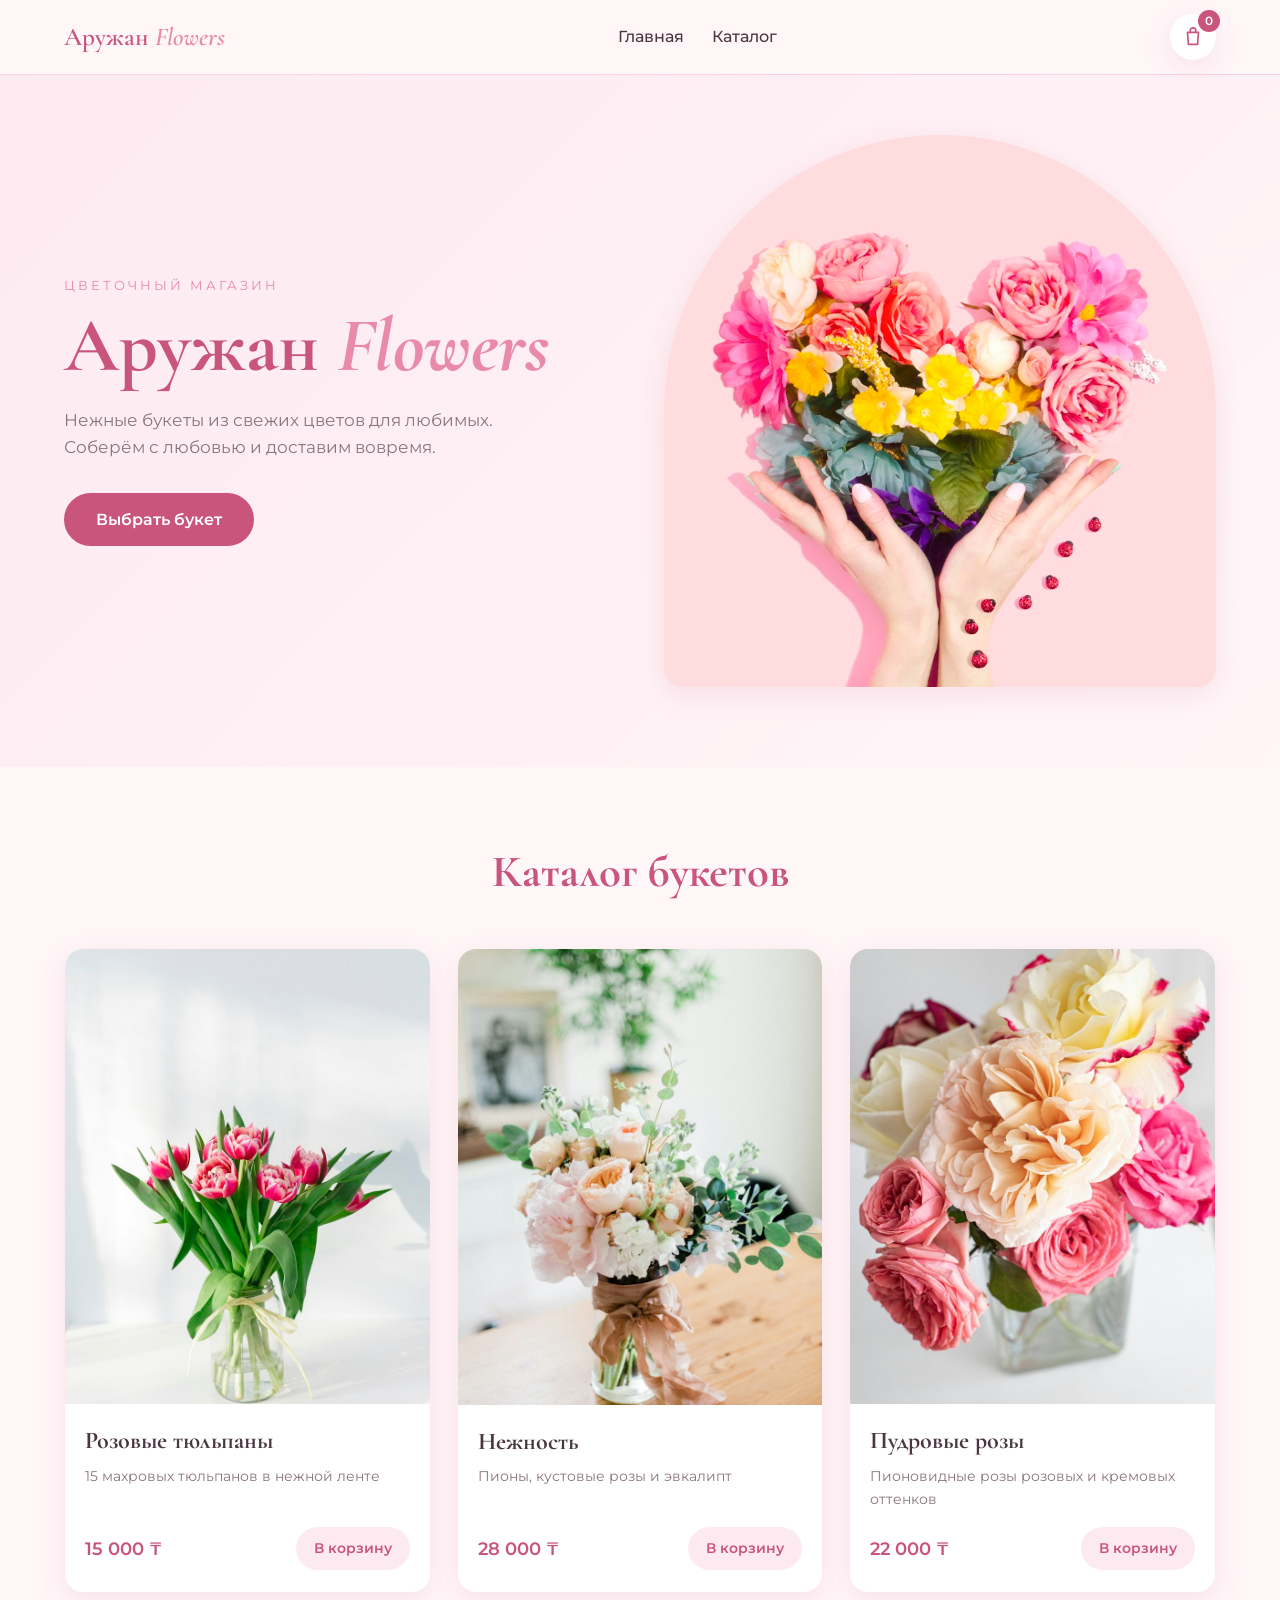
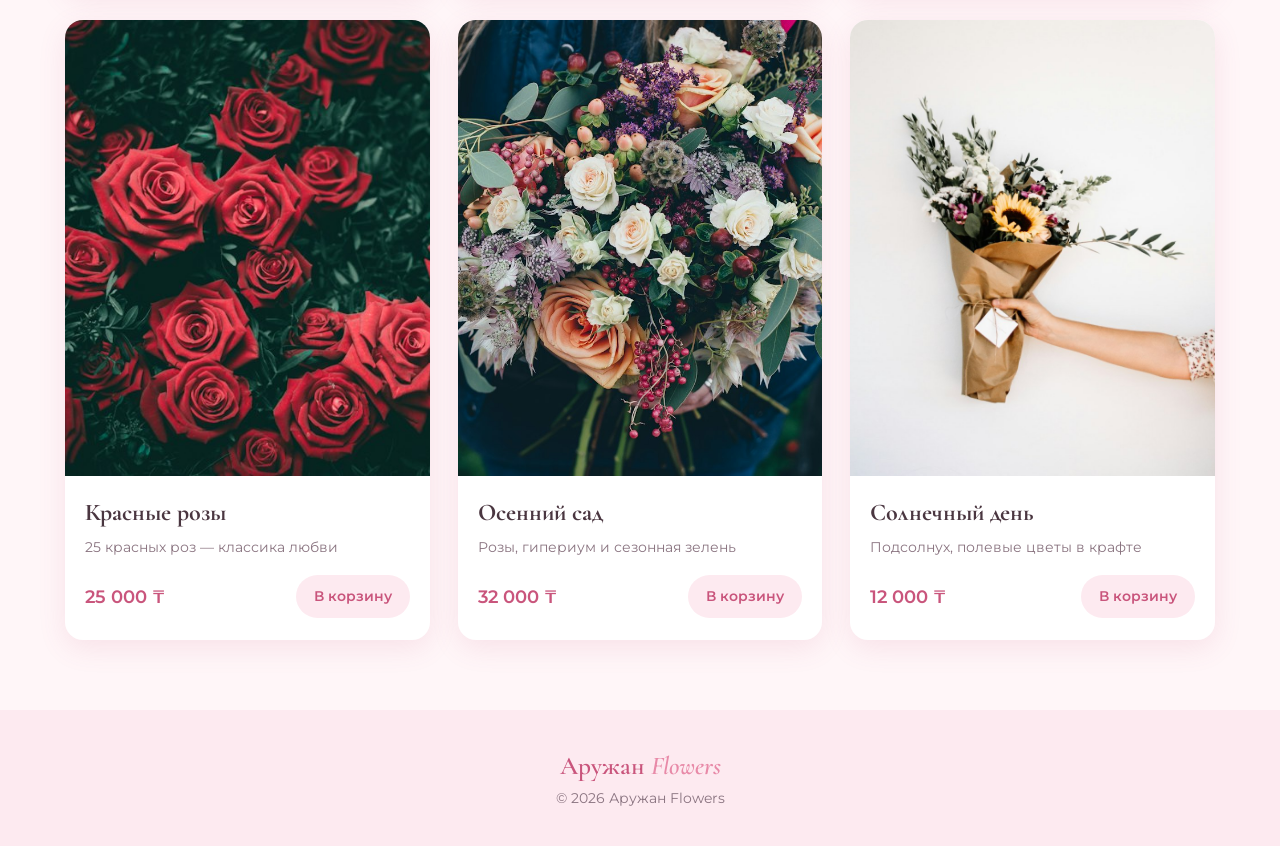
==== index.html @ ce6ef500 "Add files via upload" ====
<!DOCTYPE html>
<html lang="ru">
<head>
  <meta charset="UTF-8">
  <meta name="viewport" content="width=device-width, initial-scale=1.0">
  <title>Аружан Flowers — доставка цветов</title>
  <meta name="description" content="Аружан Flowers — красивые букеты с доставкой. Закажите в WhatsApp.">
  <link rel="preconnect" href="https://fonts.googleapis.com">
  <link rel="preconnect" href="https://fonts.gstatic.com" crossorigin>
  <link href="https://fonts.googleapis.com/css2?family=Cormorant+Garamond:wght@500;600&family=Montserrat:wght@400;500;600&display=swap" rel="stylesheet">
  <link rel="stylesheet" href="style.css">
</head>
<body>

  <header class="header">
    <a href="#home" class="logo">Аружан <span>Flowers</span></a>
    <nav class="nav">
      <a href="#home">Главная</a>
      <a href="#catalog">Каталог</a>
    </nav>
    <button class="cart-btn" id="cartOpen" aria-label="Открыть корзину">
      <svg width="22" height="22" viewBox="0 0 24 24" fill="none" stroke="currentColor" stroke-width="1.8" stroke-linecap="round" stroke-linejoin="round"><path d="M6 7h12l-1 13H7L6 7z"/><path d="M9 7V5a3 3 0 0 1 6 0v2"/></svg>
      <span class="cart-count" id="cartCount">0</span>
    </button>
  </header>

  <main>
    <!-- Главная -->
    <section class="hero" id="home">
      <div class="hero-text">
        <p class="hero-sub">Цветочный магазин</p>
        <h1>Аружан <span>Flowers</span></h1>
        <p class="hero-desc">Нежные букеты из свежих цветов для любимых. Соберём с любовью и доставим вовремя.</p>
        <a href="#catalog" class="btn">Выбрать букет</a>
      </div>
      <div class="hero-img">
        <img src="images/hero.jpg" alt="Букет цветов в форме сердца">
      </div>
    </section>

    <!-- Каталог -->
    <section class="catalog" id="catalog">
      <h2>Каталог букетов</h2>
      <div class="grid" id="products"></div>
    </section>
  </main>

  <footer class="footer">
    <p class="logo">Аружан <span>Flowers</span></p>
    <p>© 2026 Аружан Flowers</p>
  </footer>

  <!-- Корзина -->
  <div class="overlay" id="overlay"></div>
  <aside class="cart" id="cart" aria-label="Корзина">
    <div class="cart-head">
      <h3>Корзина</h3>
      <button class="cart-close" id="cartClose" aria-label="Закрыть">&times;</button>
    </div>
    <div class="cart-items" id="cartItems"></div>
    <div class="cart-foot">
      <div class="cart-total">
        <span>Итого:</span>
        <strong id="cartTotal">0 ₸</strong>
      </div>
      <button class="btn btn-wa" id="orderBtn">
        <svg width="20" height="20" viewBox="0 0 24 24" fill="currentColor"><path d="M17.5 14.4c-.3-.1-1.8-.9-2-1-.3-.1-.5-.1-.7.1-.2.3-.8 1-.9 1.2-.2.2-.3.2-.6.1-.3-.1-1.3-.5-2.4-1.5-.9-.8-1.5-1.8-1.7-2.1-.2-.3 0-.5.1-.6l.4-.5c.1-.2.2-.3.3-.5.1-.2 0-.4 0-.5l-.9-2.2c-.2-.6-.5-.5-.7-.5h-.6c-.2 0-.5.1-.8.4-.3.3-1 1-1 2.5s1.1 2.9 1.2 3.1c.1.2 2.1 3.2 5.1 4.5.7.3 1.3.5 1.7.6.7.2 1.4.2 1.9.1.6-.1 1.8-.7 2-1.4.2-.7.2-1.3.2-1.4-.1-.2-.3-.3-.6-.4zM12 21.8c-1.8 0-3.5-.5-5-1.4l-.4-.2-3.7 1 1-3.6-.2-.4C2.7 15.6 2.2 13.8 2.2 12 2.2 6.6 6.6 2.2 12 2.2c2.6 0 5.1 1 6.9 2.9 1.8 1.8 2.9 4.3 2.9 6.9 0 5.4-4.4 9.8-9.8 9.8zM20.5 3.5C18.2 1.2 15.2 0 12 0 5.4 0 0 5.4 0 12c0 2.1.6 4.2 1.6 6L0 24l6.2-1.6c1.8 1 3.8 1.5 5.8 1.5 6.6 0 12-5.4 12-12 0-3.2-1.2-6.2-3.5-8.4z"/></svg>
        Заказать в WhatsApp
      </button>
    </div>
  </aside>

  <script src="script.js"></script>
</body>
</html>
---- style.css ----
:root {
  --pink-50: #fff6f8;
  --pink-100: #fdeaf0;
  --pink-200: #f9d3df;
  --pink-400: #e88aa8;
  --pink-600: #c9557c;
  --text: #4a3640;
  --muted: #8a7480;
  --white: #ffffff;
  --wa: #25d366;
  --radius: 18px;
  --shadow: 0 8px 28px rgba(201, 85, 124, 0.12);
}

* { box-sizing: border-box; margin: 0; padding: 0; }

html { scroll-behavior: smooth; }

body {
  font-family: "Montserrat", sans-serif;
  color: var(--text);
  background: var(--pink-50);
  line-height: 1.6;
}

img { display: block; max-width: 100%; }
a { color: inherit; text-decoration: none; }
button { font: inherit; cursor: pointer; border: none; background: none; color: inherit; }

/* Шапка */
.header {
  position: sticky;
  top: 0;
  z-index: 10;
  display: flex;
  align-items: center;
  justify-content: space-between;
  gap: 16px;
  padding: 14px 5%;
  background: rgba(255, 246, 248, 0.92);
  backdrop-filter: blur(8px);
  border-bottom: 1px solid var(--pink-200);
}

.logo {
  font-family: "Cormorant Garamond", serif;
  font-size: 1.6rem;
  font-weight: 600;
  color: var(--pink-600);
  white-space: nowrap;
}
.logo span { font-style: italic; color: var(--pink-400); }

.nav { display: flex; gap: 28px; font-weight: 500; }
.nav a:hover { color: var(--pink-600); }

.cart-btn {
  position: relative;
  width: 46px;
  height: 46px;
  border-radius: 50%;
  display: grid;
  place-items: center;
  background: var(--white);
  color: var(--pink-600);
  box-shadow: var(--shadow);
}
.cart-count {
  position: absolute;
  top: -4px;
  right: -4px;
  min-width: 22px;
  height: 22px;
  padding: 0 6px;
  border-radius: 11px;
  background: var(--pink-600);
  color: var(--white);
  font-size: 0.75rem;
  font-weight: 600;
  display: grid;
  place-items: center;
}

/* Кнопки */
.btn {
  display: inline-flex;
  align-items: center;
  justify-content: center;
  gap: 8px;
  padding: 14px 32px;
  border-radius: 40px;
  background: var(--pink-600);
  color: var(--white);
  font-weight: 600;
  transition: transform 0.2s, background 0.2s;
}
.btn:hover { background: #b4456b; transform: translateY(-2px); }

/* Главная */
.hero {
  display: grid;
  grid-template-columns: 1fr 1fr;
  align-items: center;
  gap: 48px;
  padding: 60px 5% 80px;
  background: linear-gradient(135deg, var(--pink-100), var(--pink-50));
}
.hero-sub {
  text-transform: uppercase;
  letter-spacing: 3px;
  font-size: 0.8rem;
  color: var(--pink-400);
  margin-bottom: 10px;
}
.hero h1 {
  font-family: "Cormorant Garamond", serif;
  font-size: clamp(2.8rem, 6vw, 4.8rem);
  line-height: 1.05;
  color: var(--pink-600);
  margin-bottom: 20px;
}
.hero h1 span { font-style: italic; color: var(--pink-400); }
.hero-desc { color: var(--muted); max-width: 440px; margin-bottom: 32px; font-size: 1.05rem; }
.hero-img img {
  width: 100%;
  aspect-ratio: 1;
  object-fit: cover;
  border-radius: 50% 50% var(--radius) var(--radius);
  box-shadow: var(--shadow);
}

/* Каталог */
.catalog { padding: 70px 5%; }
.catalog h2 {
  font-family: "Cormorant Garamond", serif;
  font-size: clamp(2rem, 4vw, 2.8rem);
  text-align: center;
  color: var(--pink-600);
  margin-bottom: 40px;
}
.grid {
  display: grid;
  grid-template-columns: repeat(3, 1fr);
  gap: 28px;
  max-width: 1150px;
  margin: 0 auto;
}
.card {
  background: var(--white);
  border-radius: var(--radius);
  overflow: hidden;
  box-shadow: var(--shadow);
  display: flex;
  flex-direction: column;
  transition: transform 0.25s;
}
.card:hover { transform: translateY(-4px); }
.card img { width: 100%; aspect-ratio: 4 / 5; object-fit: cover; }
.card-body { padding: 18px 20px 22px; display: flex; flex-direction: column; flex: 1; }
.card h3 { font-family: "Cormorant Garamond", serif; font-size: 1.5rem; margin-bottom: 4px; }
.card p { color: var(--muted); font-size: 0.9rem; margin-bottom: 16px; flex: 1; }
.card-bottom { display: flex; align-items: center; justify-content: space-between; gap: 10px; }
.price { font-weight: 600; font-size: 1.15rem; color: var(--pink-600); white-space: nowrap; }
.add-btn {
  padding: 10px 18px;
  border-radius: 30px;
  background: var(--pink-100);
  color: var(--pink-600);
  font-weight: 600;
  font-size: 0.9rem;
  transition: background 0.2s, color 0.2s;
}
.add-btn:hover, .add-btn.added { background: var(--pink-600); color: var(--white); }

/* Подвал */
.footer {
  text-align: center;
  padding: 36px 5%;
  background: var(--pink-100);
  color: var(--muted);
  font-size: 0.9rem;
}

/* Корзина */
.overlay {
  position: fixed;
  inset: 0;
  background: rgba(74, 54, 64, 0.4);
  opacity: 0;
  visibility: hidden;
  transition: 0.3s;
  z-index: 20;
}
.cart {
  position: fixed;
  top: 0;
  right: 0;
  height: 100%;
  width: min(400px, 100%);
  background: var(--white);
  z-index: 30;
  display: flex;
  flex-direction: column;
  transform: translateX(100%);
  transition: transform 0.3s ease;
}
body.cart-open .overlay { opacity: 1; visibility: visible; }
body.cart-open .cart { transform: translateX(0); }
body.cart-open { overflow: hidden; }

.cart-head {
  display: flex;
  justify-content: space-between;
  align-items: center;
  padding: 20px;
  border-bottom: 1px solid var(--pink-100);
}
.cart-head h3 { font-family: "Cormorant Garamond", serif; font-size: 1.8rem; color: var(--pink-600); }
.cart-close { font-size: 2rem; line-height: 1; color: var(--muted); width: 40px; height: 40px; }

.cart-items { flex: 1; overflow-y: auto; padding: 10px 20px; }
.cart-empty { text-align: center; color: var(--muted); padding: 50px 0; }
.cart-item {
  display: grid;
  grid-template-columns: 64px 1fr auto;
  gap: 12px;
  align-items: center;
  padding: 14px 0;
  border-bottom: 1px solid var(--pink-100);
}
.cart-item img { width: 64px; height: 64px; object-fit: cover; border-radius: 12px; }
.cart-item h4 { font-size: 0.95rem; font-weight: 600; }
.cart-item .item-price { color: var(--pink-600); font-size: 0.9rem; }
.qty { display: flex; align-items: center; gap: 8px; margin-top: 6px; }
.qty button {
  width: 28px;
  height: 28px;
  border-radius: 50%;
  background: var(--pink-100);
  color: var(--pink-600);
  font-weight: 600;
}
.remove { color: var(--muted); font-size: 1.4rem; width: 32px; height: 32px; }
.remove:hover { color: var(--pink-600); }

.cart-foot { padding: 20px; border-top: 1px solid var(--pink-100); }
.cart-total { display: flex; justify-content: space-between; font-size: 1.1rem; margin-bottom: 16px; }
.cart-total strong { color: var(--pink-600); }
.btn-wa { width: 100%; background: var(--wa); }
.btn-wa:hover { background: #1ebe5a; }
.btn-wa:disabled { opacity: 0.5; cursor: not-allowed; transform: none; }

/* Планшет */
@media (max-width: 900px) {
  .grid { grid-template-columns: repeat(2, 1fr); gap: 20px; }
  .hero { gap: 32px; }
}

/* Телефон */
@media (max-width: 640px) {
  .header { padding: 12px 16px; }
  .nav { display: none; }
  .logo { font-size: 1.4rem; }

  .hero {
    grid-template-columns: 1fr;
    text-align: center;
    padding: 32px 16px 50px;
  }
  .hero-img { order: -1; max-width: 320px; margin: 0 auto; }
  .hero-desc { margin-left: auto; margin-right: auto; }

  .catalog { padding: 50px 16px; }
  .catalog h2 { margin-bottom: 28px; }
  .grid { grid-template-columns: 1fr; gap: 22px; }
  .card img { aspect-ratio: 1; }
}
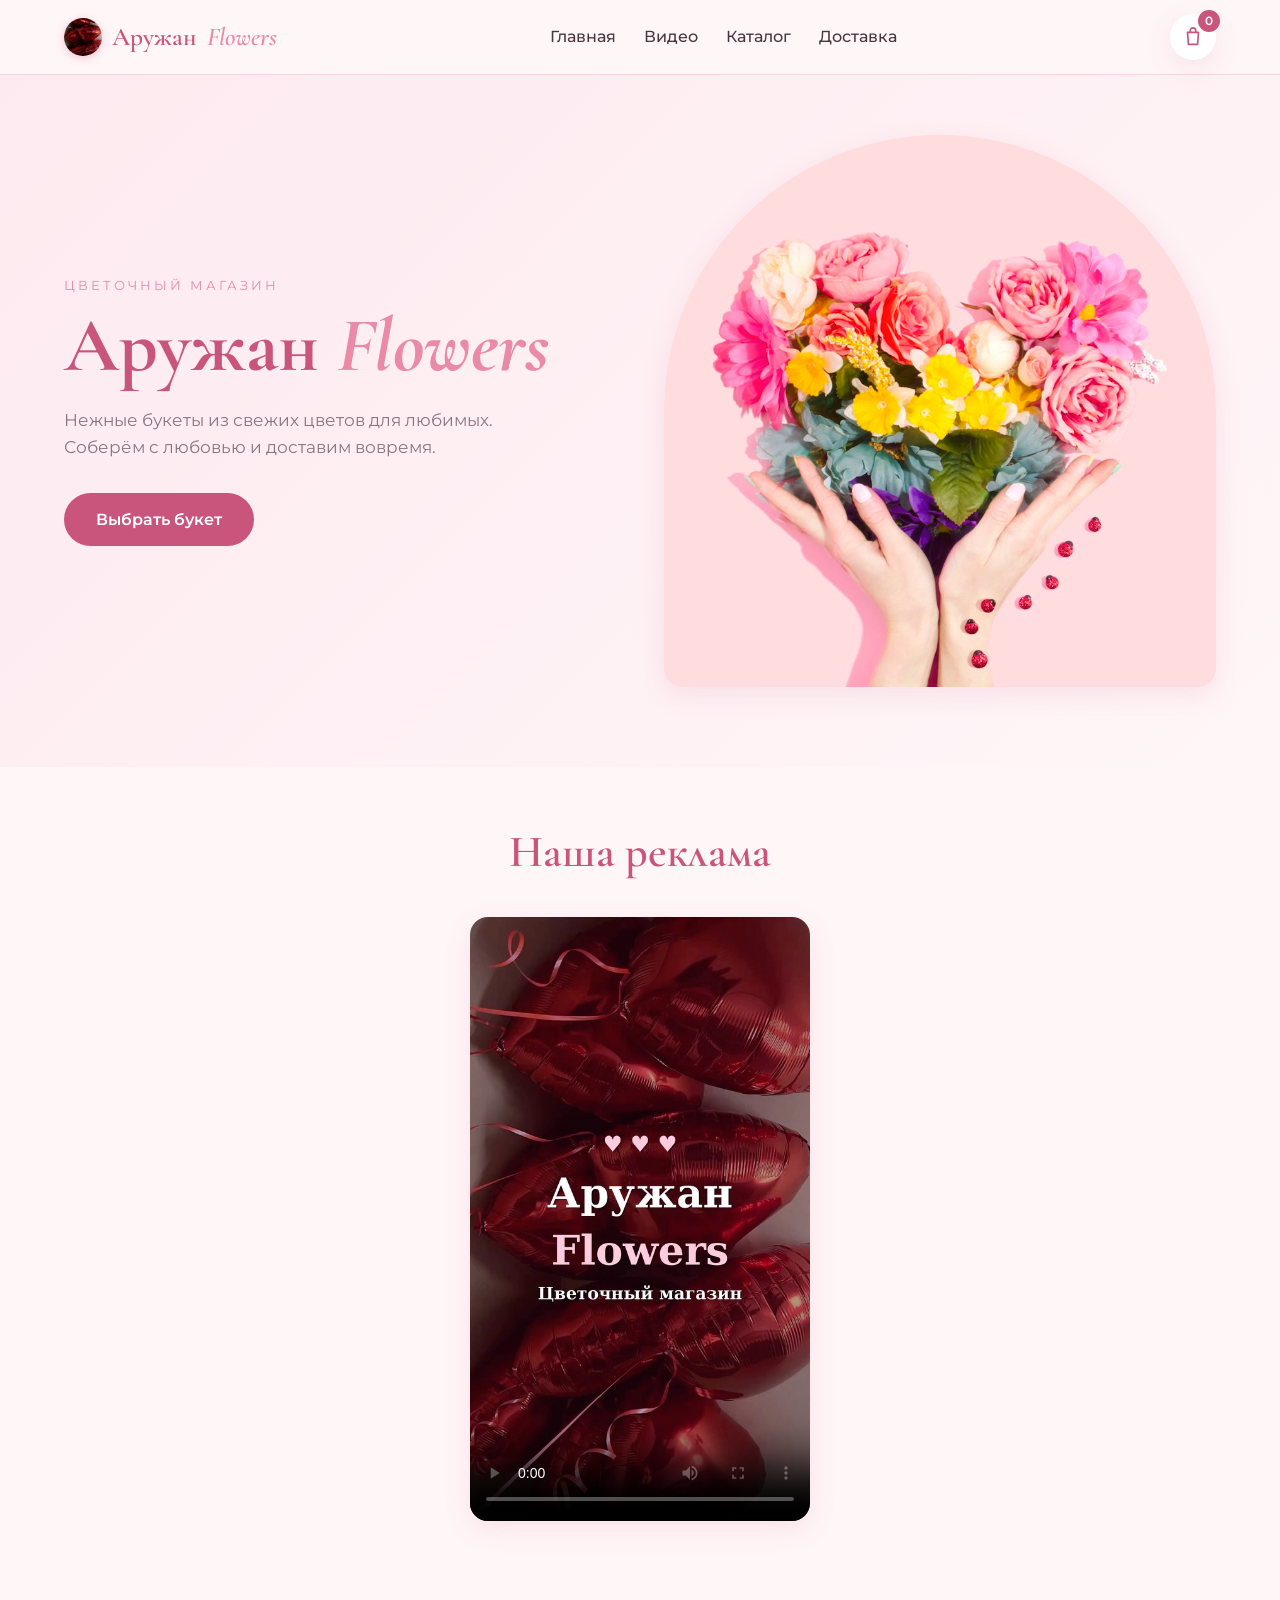
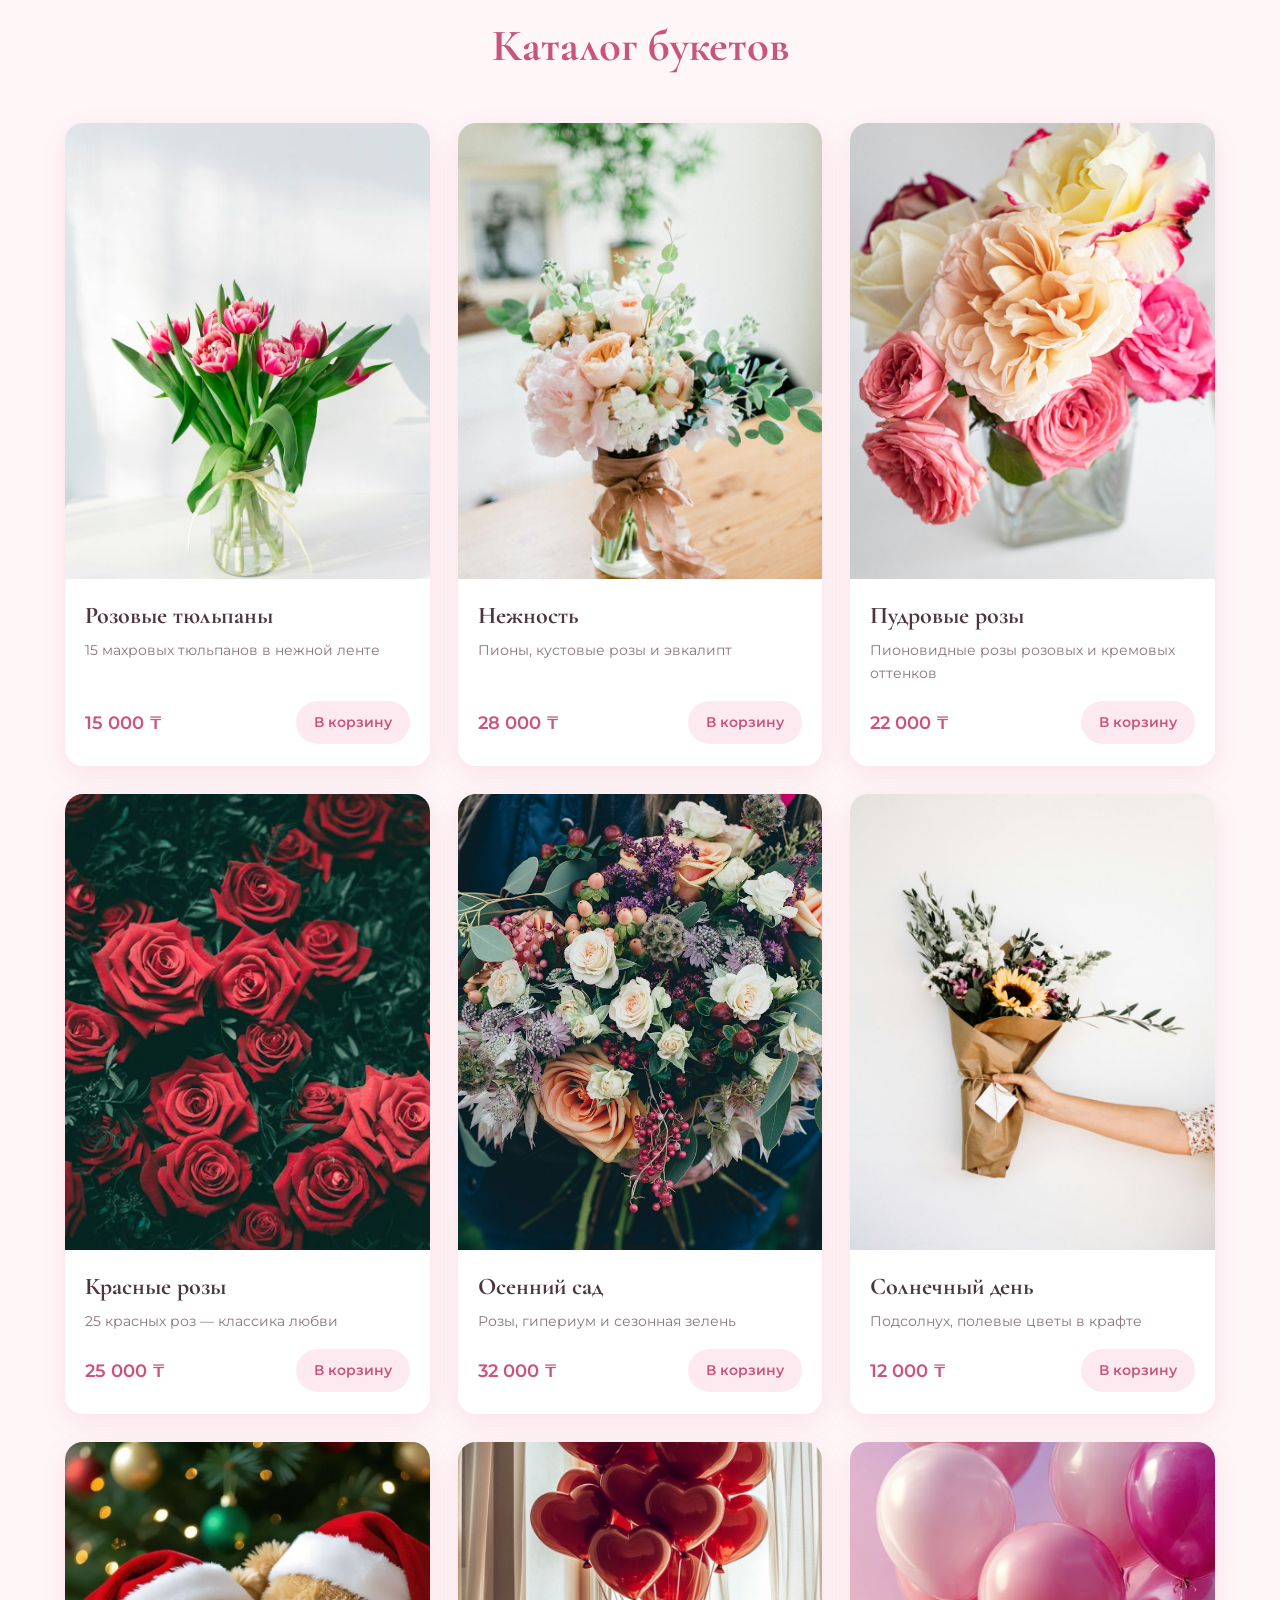
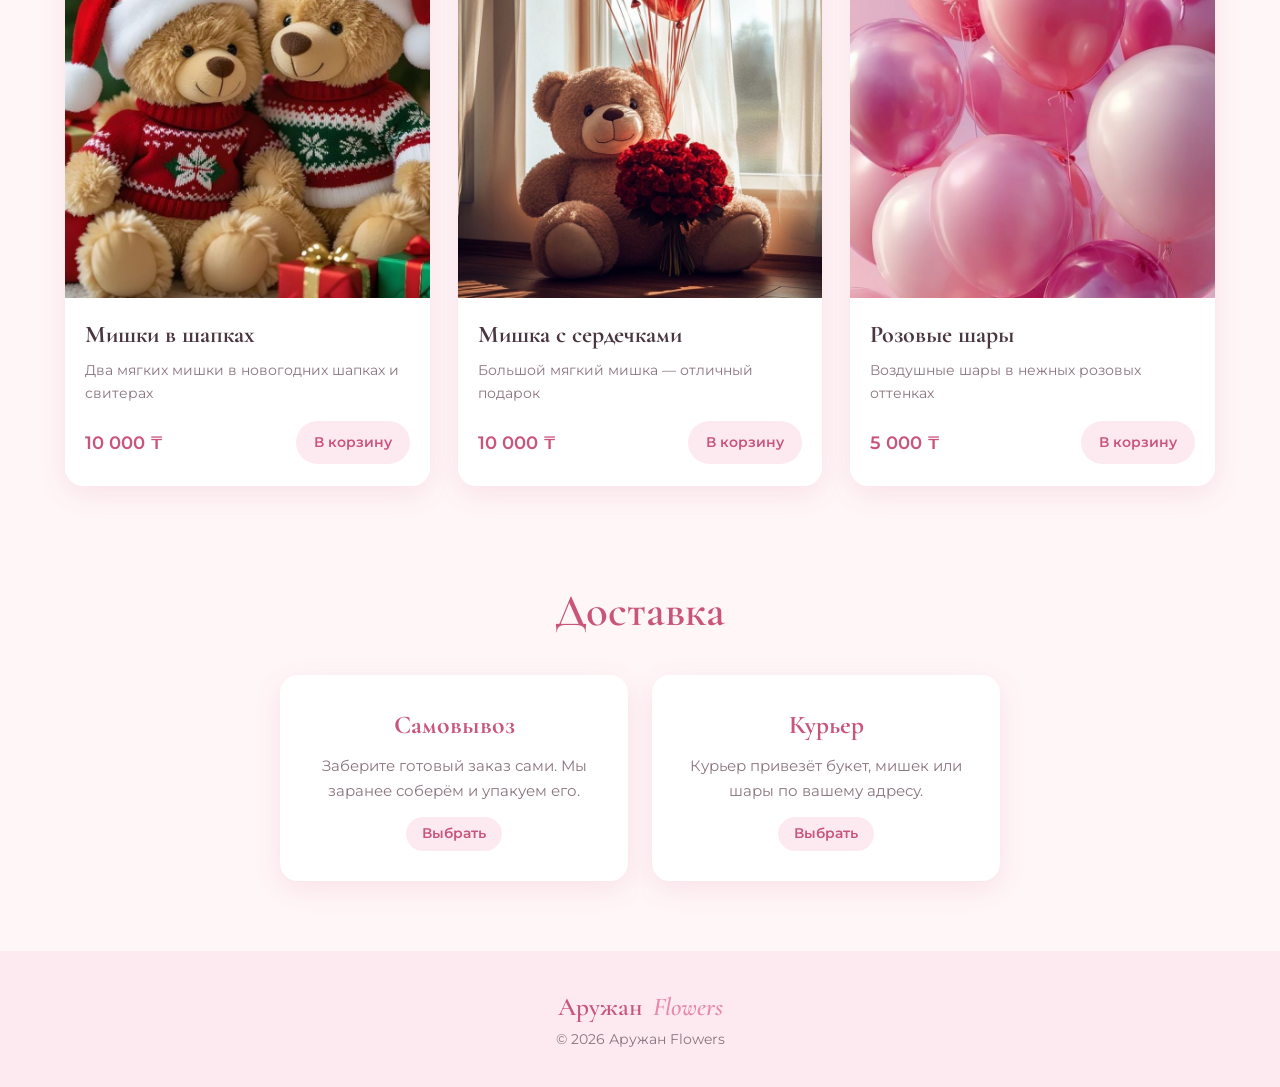
==== commit d07df31f: "Add files via upload" ====
--- a/index.html
+++ b/index.html
@@ -5,6 +5,12 @@
   <meta name="viewport" content="width=device-width, initial-scale=1.0">
   <title>Аружан Flowers — доставка цветов</title>
   <meta name="description" content="Аружан Flowers — красивые букеты с доставкой. Закажите в WhatsApp.">
+  <link rel="icon" type="image/png" href="favicon.png">
+  <link rel="apple-touch-icon" href="apple-touch-icon.png">
+  <meta property="og:title" content="Аружан Flowers — доставка цветов">
+  <meta property="og:description" content="Букеты, мишки и шары. Самовывоз и курьер.">
+  <meta property="og:image" content="images/og.jpg">
+  <meta property="og:type" content="website">
   <link rel="preconnect" href="https://fonts.googleapis.com">
   <link rel="preconnect" href="https://fonts.gstatic.com" crossorigin>
   <link href="https://fonts.googleapis.com/css2?family=Cormorant+Garamond:wght@500;600&family=Montserrat:wght@400;500;600&display=swap" rel="stylesheet">
@@ -13,10 +19,12 @@
 <body>
 
   <header class="header">
-    <a href="#home" class="logo">Аружан <span>Flowers</span></a>
+    <a href="#home" class="logo"><img class="logo-ava" src="images/ava.jpg" alt="">Аружан <span>Flowers</span></a>
     <nav class="nav">
       <a href="#home">Главная</a>
+      <a href="#video">Видео</a>
       <a href="#catalog">Каталог</a>
+      <a href="#delivery">Доставка</a>
     </nav>
     <button class="cart-btn" id="cartOpen" aria-label="Открыть корзину">
       <svg width="22" height="22" viewBox="0 0 24 24" fill="none" stroke="currentColor" stroke-width="1.8" stroke-linecap="round" stroke-linejoin="round"><path d="M6 7h12l-1 13H7L6 7z"/><path d="M9 7V5a3 3 0 0 1 6 0v2"/></svg>
@@ -38,10 +46,46 @@
       </div>
     </section>
 
+    <!-- Видео -->
+    <section class="promo" id="video">
+      <h2>Наша реклама</h2>
+      <div class="promo-video">
+        <video controls playsinline preload="metadata" poster="images/reklama-poster.jpg">
+          <source src="reklama.mp4" type="video/mp4">
+          Ваш браузер не поддерживает видео.
+        </video>
+      </div>
+    </section>
+
     <!-- Каталог -->
     <section class="catalog" id="catalog">
       <h2>Каталог букетов</h2>
       <div class="grid" id="products"></div>
+    </section>
+
+    <!-- Доставка -->
+    <section class="delivery" id="delivery">
+      <h2>Доставка</h2>
+      <div class="delivery-grid">
+        <button type="button" class="delivery-card" data-delivery="pickup" aria-pressed="false">
+          <h3>Самовывоз</h3>
+          <p>Заберите готовый заказ сами. Мы заранее соберём и упакуем его.</p>
+          <span class="delivery-mark">Выбрать</span>
+        </button>
+        <button type="button" class="delivery-card" data-delivery="courier" aria-pressed="false">
+          <h3>Курьер</h3>
+          <p>Курьер привезёт букет, мишек или шары по вашему адресу.</p>
+          <span class="delivery-mark">Выбрать</span>
+        </button>
+      </div>
+      <div class="delivery-confirm" id="deliveryConfirm" hidden>
+        <p class="delivery-confirm-text" id="deliveryConfirmText"></p>
+        <p class="delivery-confirm-sub" id="deliveryConfirmSub"></p>
+        <label class="delivery-address" id="deliveryAddressWrap" hidden>
+          <span>Укажите свой адрес доставки</span>
+          <input type="text" id="addressInput2" placeholder="Город, улица, дом, квартира">
+        </label>
+      </div>
     </section>
   </main>
 
@@ -59,6 +103,15 @@
     </div>
     <div class="cart-items" id="cartItems"></div>
     <div class="cart-foot">
+      <div class="cart-delivery">
+        <p class="cart-delivery-title">Как получить заказ?</p>
+        <div class="cart-delivery-btns">
+          <button type="button" data-delivery="pickup" aria-pressed="false">Самовывоз</button>
+          <button type="button" data-delivery="courier" aria-pressed="false">Курьер</button>
+        </div>
+        <input type="text" id="addressInput" class="cart-address" placeholder="Адрес доставки" hidden>
+        <p class="cart-delivery-hint" id="deliveryHint" hidden></p>
+      </div>
       <div class="cart-total">
         <span>Итого:</span>
         <strong id="cartTotal">0 ₸</strong>
--- a/style.css
+++ b/style.css
@@ -275,3 +275,102 @@
   .grid { grid-template-columns: 1fr; gap: 22px; }
   .card img { aspect-ratio: 1; }
 }
+
+
+/* Видео-реклама */
+.promo { padding: 50px 5% 20px; text-align: center; }
+.promo h2 {
+  font-family: "Cormorant Garamond", serif;
+  font-weight: 600;
+  font-size: clamp(2rem, 4vw, 2.8rem);
+  color: var(--pink-600);
+  margin-bottom: 28px;
+}
+.promo-video {
+  max-width: 340px;
+  margin: 0 auto;
+  border-radius: var(--radius);
+  overflow: hidden;
+  box-shadow: var(--shadow);
+  background: var(--pink-100);
+}
+.promo-video video { display: block; width: 100%; height: auto; }
+
+/* Доставка */
+.delivery { padding: 20px 5% 70px; text-align: center; }
+.delivery h2 {
+  font-family: "Cormorant Garamond", serif;
+  font-weight: 600;
+  font-size: clamp(2rem, 4vw, 2.8rem);
+  color: var(--pink-600);
+  margin-bottom: 28px;
+}
+.delivery-grid {
+  display: grid;
+  grid-template-columns: repeat(2, 1fr);
+  gap: 24px;
+  max-width: 720px;
+  margin: 0 auto;
+}
+.delivery-card {
+  background: var(--white);
+  border-radius: var(--radius);
+  box-shadow: var(--shadow);
+  padding: 28px 24px;
+}
+.delivery-card h3 { font-family: "Cormorant Garamond", serif; font-size: 1.6rem; color: var(--pink-600); margin-bottom: 8px; }
+.delivery-card p { color: var(--muted); font-size: 0.95rem; }
+@media (max-width: 600px) {
+  .delivery-grid { grid-template-columns: 1fr; }
+}
+
+/* Аватар сайта */
+.logo { display: inline-flex; align-items: center; gap: 10px; }
+.logo-ava { width: 38px; height: 38px; border-radius: 50%; object-fit: cover; box-shadow: 0 2px 8px rgba(201, 85, 124, 0.3); }
+
+/* Выбор получения: кнопки */
+.delivery-card {
+  font: inherit; color: inherit; cursor: pointer; text-align: center;
+  border: 2px solid transparent;
+  transition: transform .15s ease, border-color .15s ease, background .15s ease;
+}
+.delivery-card:hover { transform: translateY(-3px); border-color: var(--pink-200); }
+.delivery-card:focus-visible { outline: 3px solid var(--pink-400); outline-offset: 2px; }
+.delivery-card.active { border-color: var(--pink-600); background: var(--pink-100); }
+.delivery-mark {
+  display: inline-block; margin-top: 14px; padding: 6px 16px;
+  border-radius: 999px; background: var(--pink-100); color: var(--pink-600);
+  font-size: .85rem; font-weight: 600;
+}
+.delivery-card.active .delivery-mark { background: var(--pink-600); color: var(--white); }
+
+.cart-delivery { margin-bottom: 14px; }
+.cart-delivery-title { font-weight: 600; font-size: .9rem; margin-bottom: 8px; }
+.cart-delivery-btns { display: grid; grid-template-columns: 1fr 1fr; gap: 8px; }
+.cart-delivery-btns button {
+  padding: 10px 8px; border-radius: 12px; border: 2px solid var(--pink-200);
+  background: var(--white); font-weight: 600; font-size: .9rem;
+}
+.cart-delivery-btns button.active { background: var(--pink-600); border-color: var(--pink-600); color: var(--white); }
+.cart-address {
+  width: 100%; margin-top: 10px; padding: 11px 12px; border-radius: 12px;
+  border: 2px solid var(--pink-200); font: inherit; font-size: .9rem; background: var(--white); color: var(--text);
+}
+.cart-address:focus { outline: none; border-color: var(--pink-600); }
+.cart-delivery-hint { margin-top: 8px; color: var(--pink-600); font-size: .85rem; font-weight: 600; }
+
+/* Подтверждение получения */
+.delivery-confirm {
+  max-width: 720px; margin: 24px auto 0; padding: 22px 24px;
+  background: var(--white); border: 2px solid var(--pink-600); border-radius: var(--radius);
+  box-shadow: var(--shadow); text-align: center;
+}
+.delivery-confirm-text { font-family: "Cormorant Garamond", serif; font-size: 1.7rem; font-weight: 600; color: var(--pink-600); }
+.delivery-confirm-sub { color: var(--muted); font-size: .95rem; margin-top: 4px; }
+.delivery-address { display: block; margin-top: 18px; text-align: left; }
+.delivery-address span { display: block; font-weight: 600; font-size: .95rem; margin-bottom: 8px; }
+.delivery-address input {
+  width: 100%; padding: 13px 14px; border-radius: 12px; border: 2px solid var(--pink-200);
+  font: inherit; font-size: 1rem; color: var(--text); background: var(--pink-50);
+}
+.delivery-address input:focus { outline: none; border-color: var(--pink-600); }
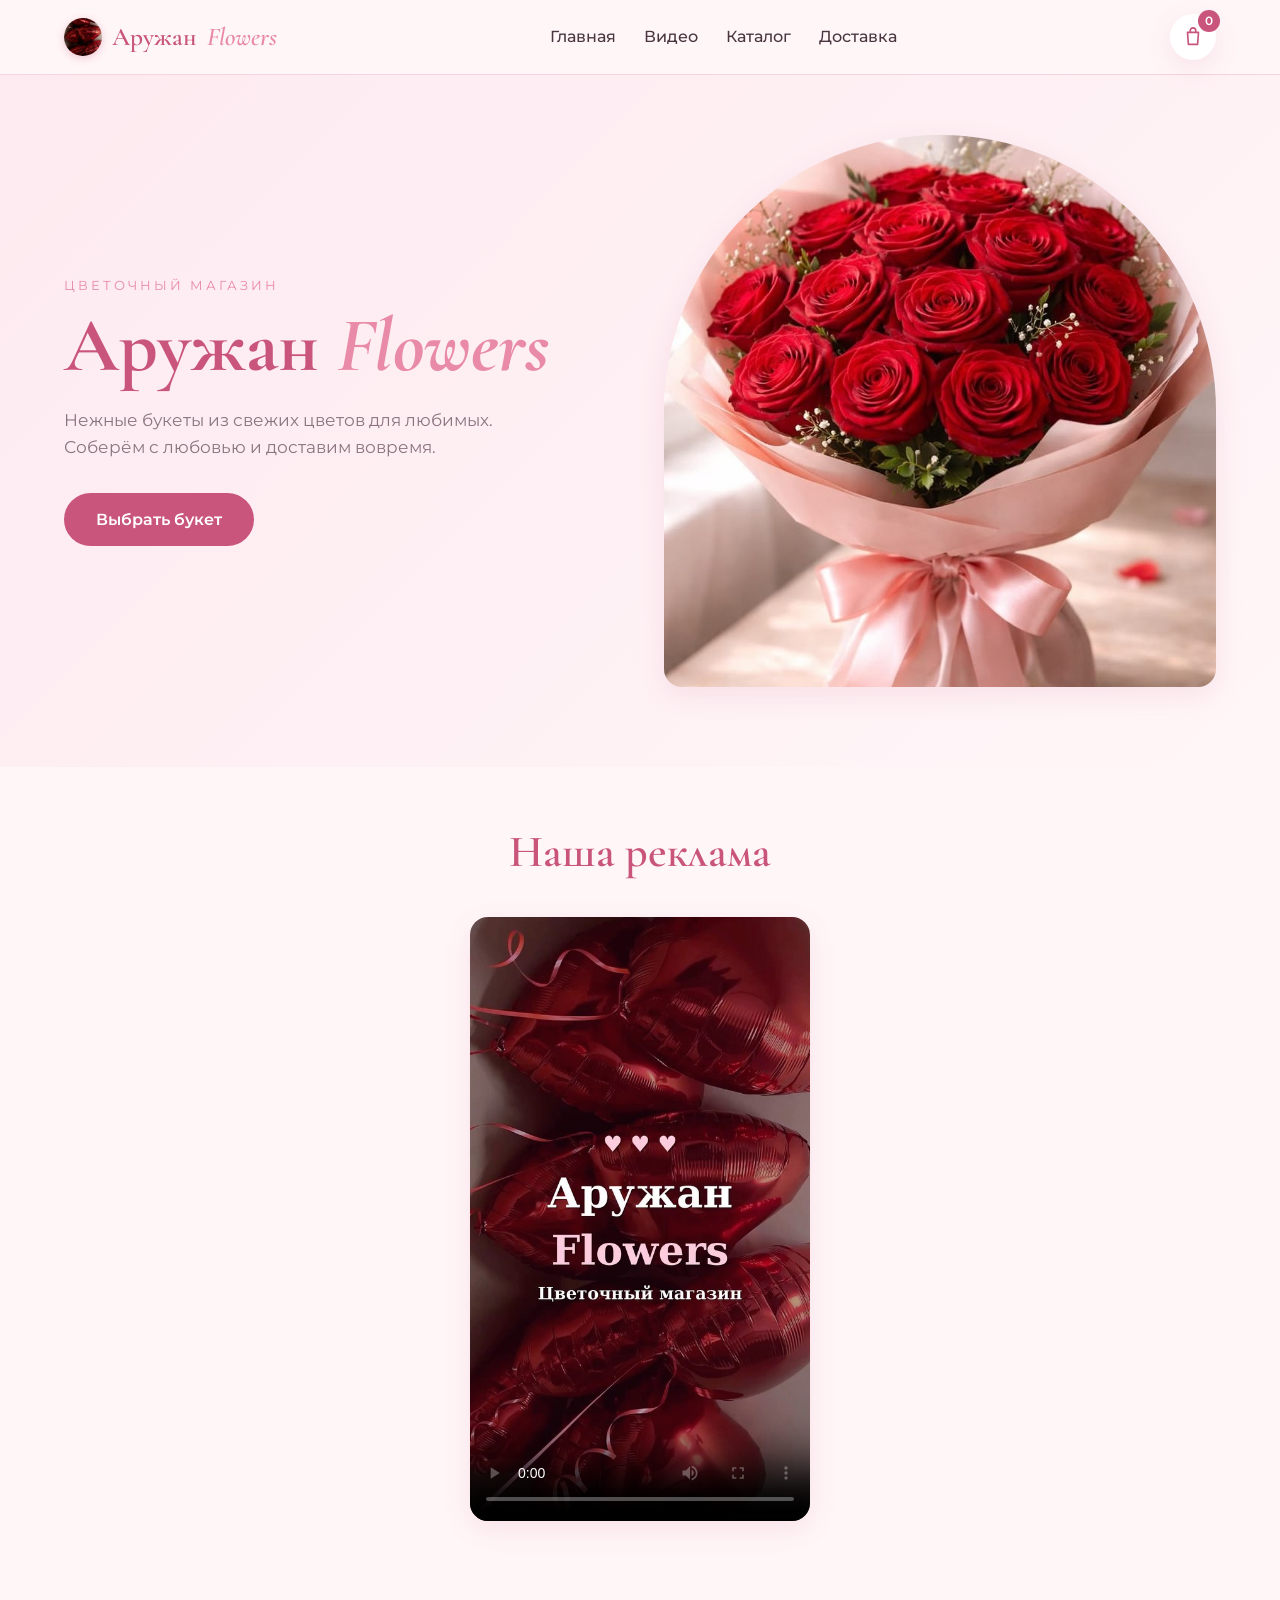
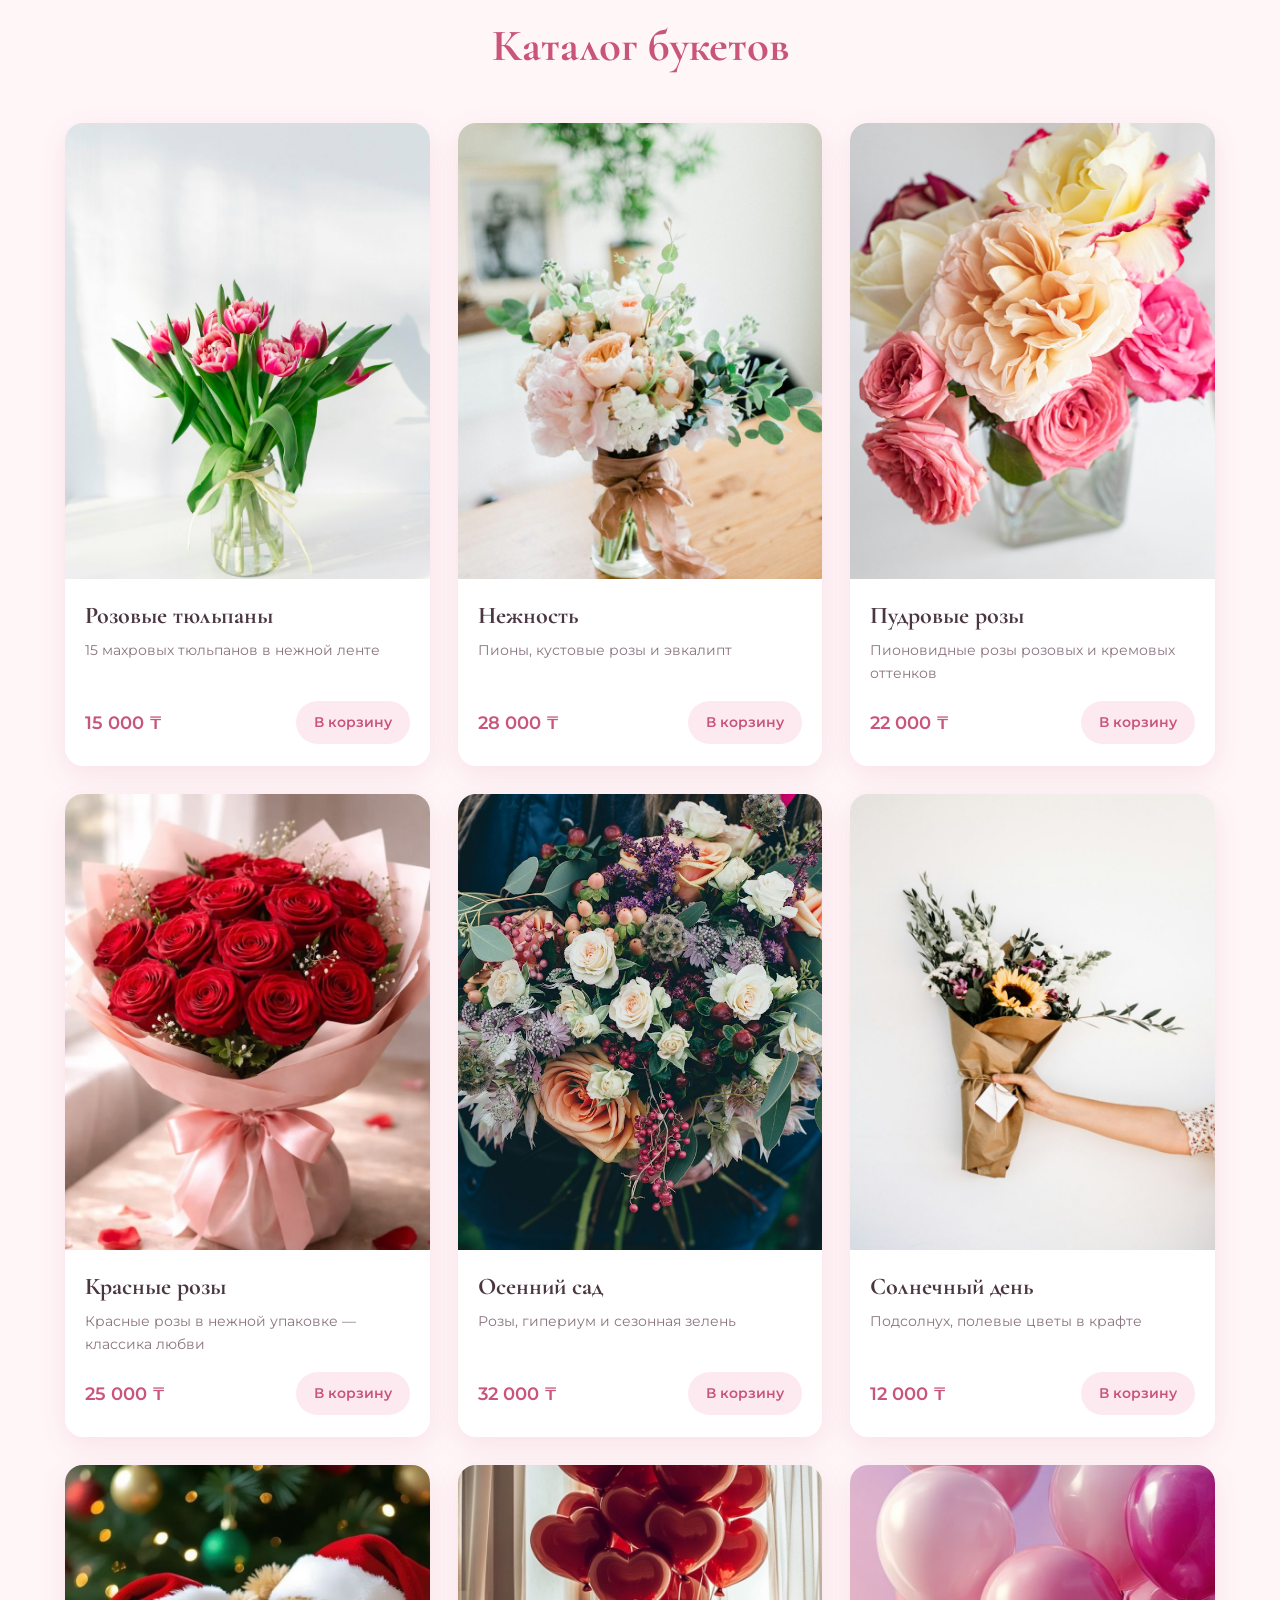
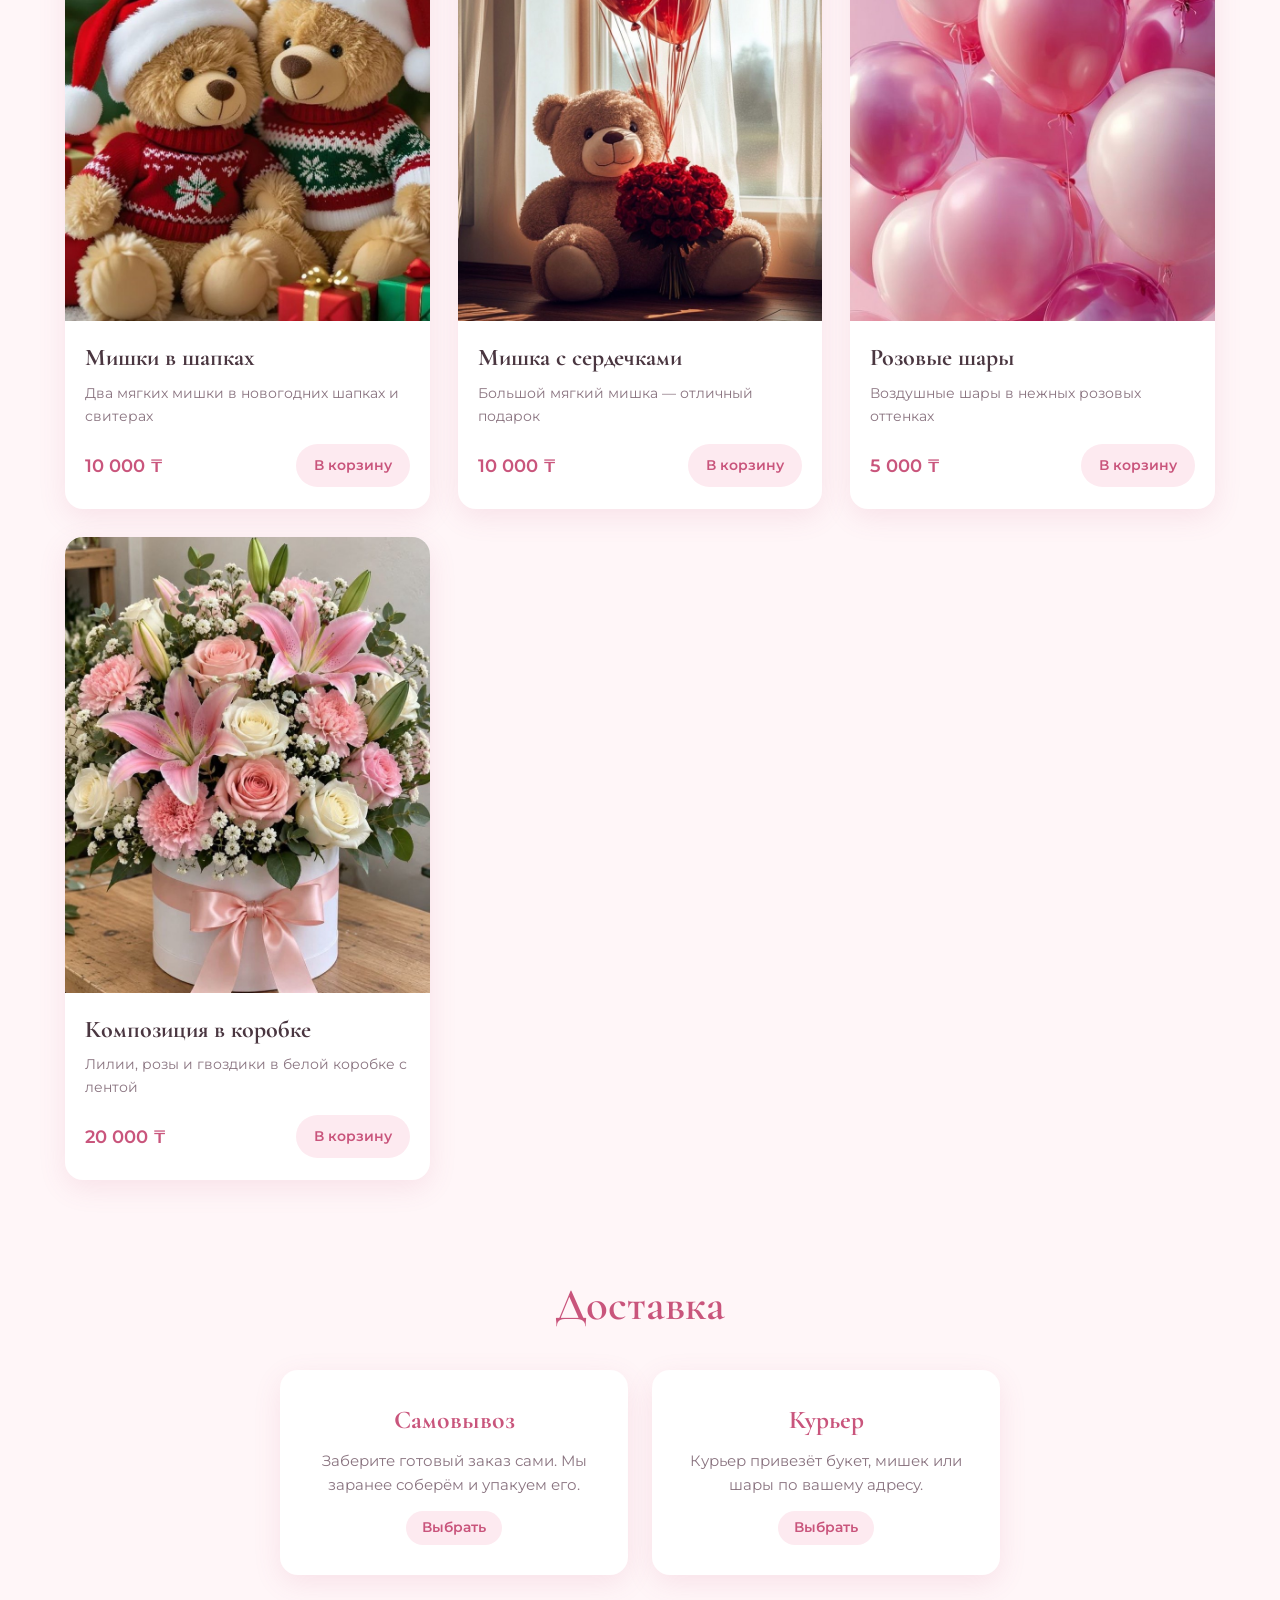
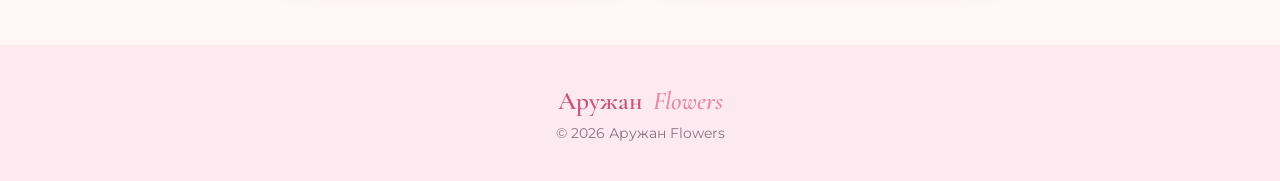
==== commit 2d39e6cf: "Add files via upload" ====
--- a/index.html
+++ b/index.html
@@ -42,7 +42,7 @@
         <a href="#catalog" class="btn">Выбрать букет</a>
       </div>
       <div class="hero-img">
-        <img src="images/hero.jpg" alt="Букет цветов в форме сердца">
+        <img src="images/hero-red.jpg" alt="Красный букет роз">
       </div>
     </section>
 
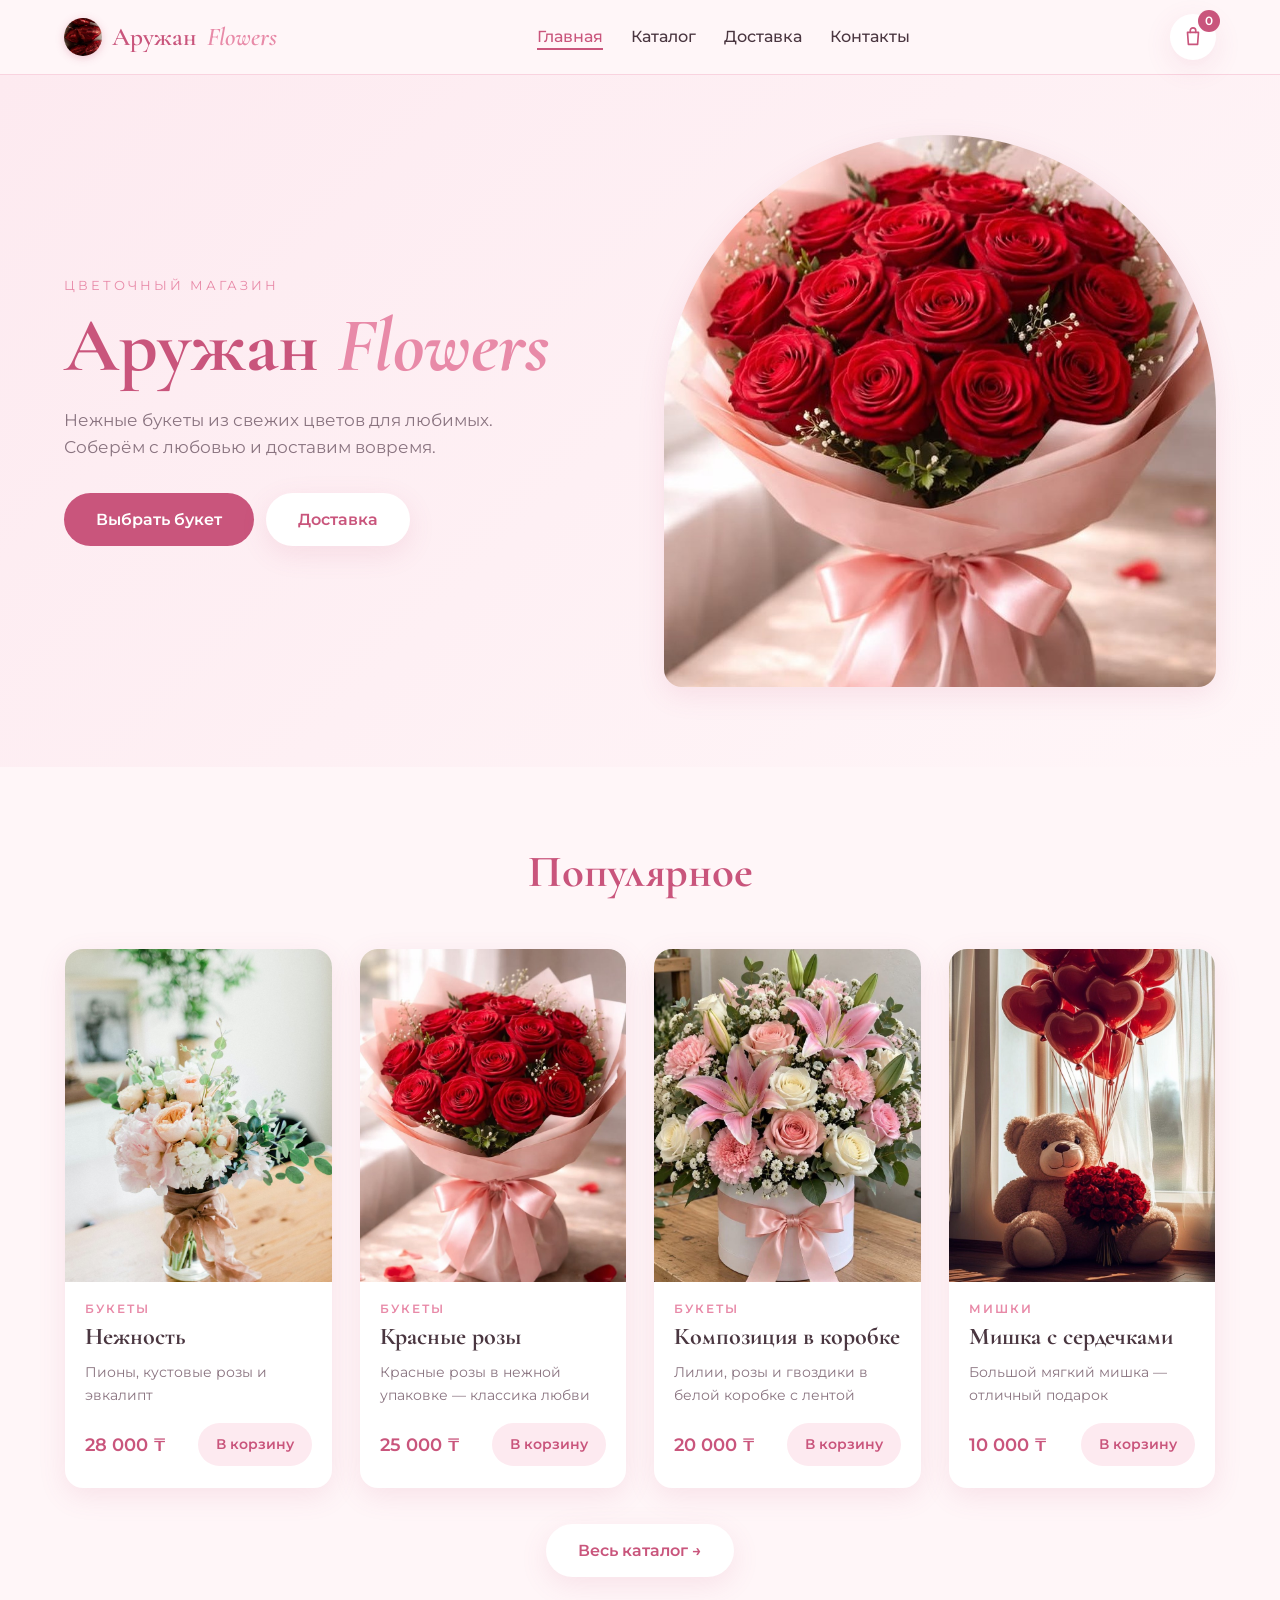
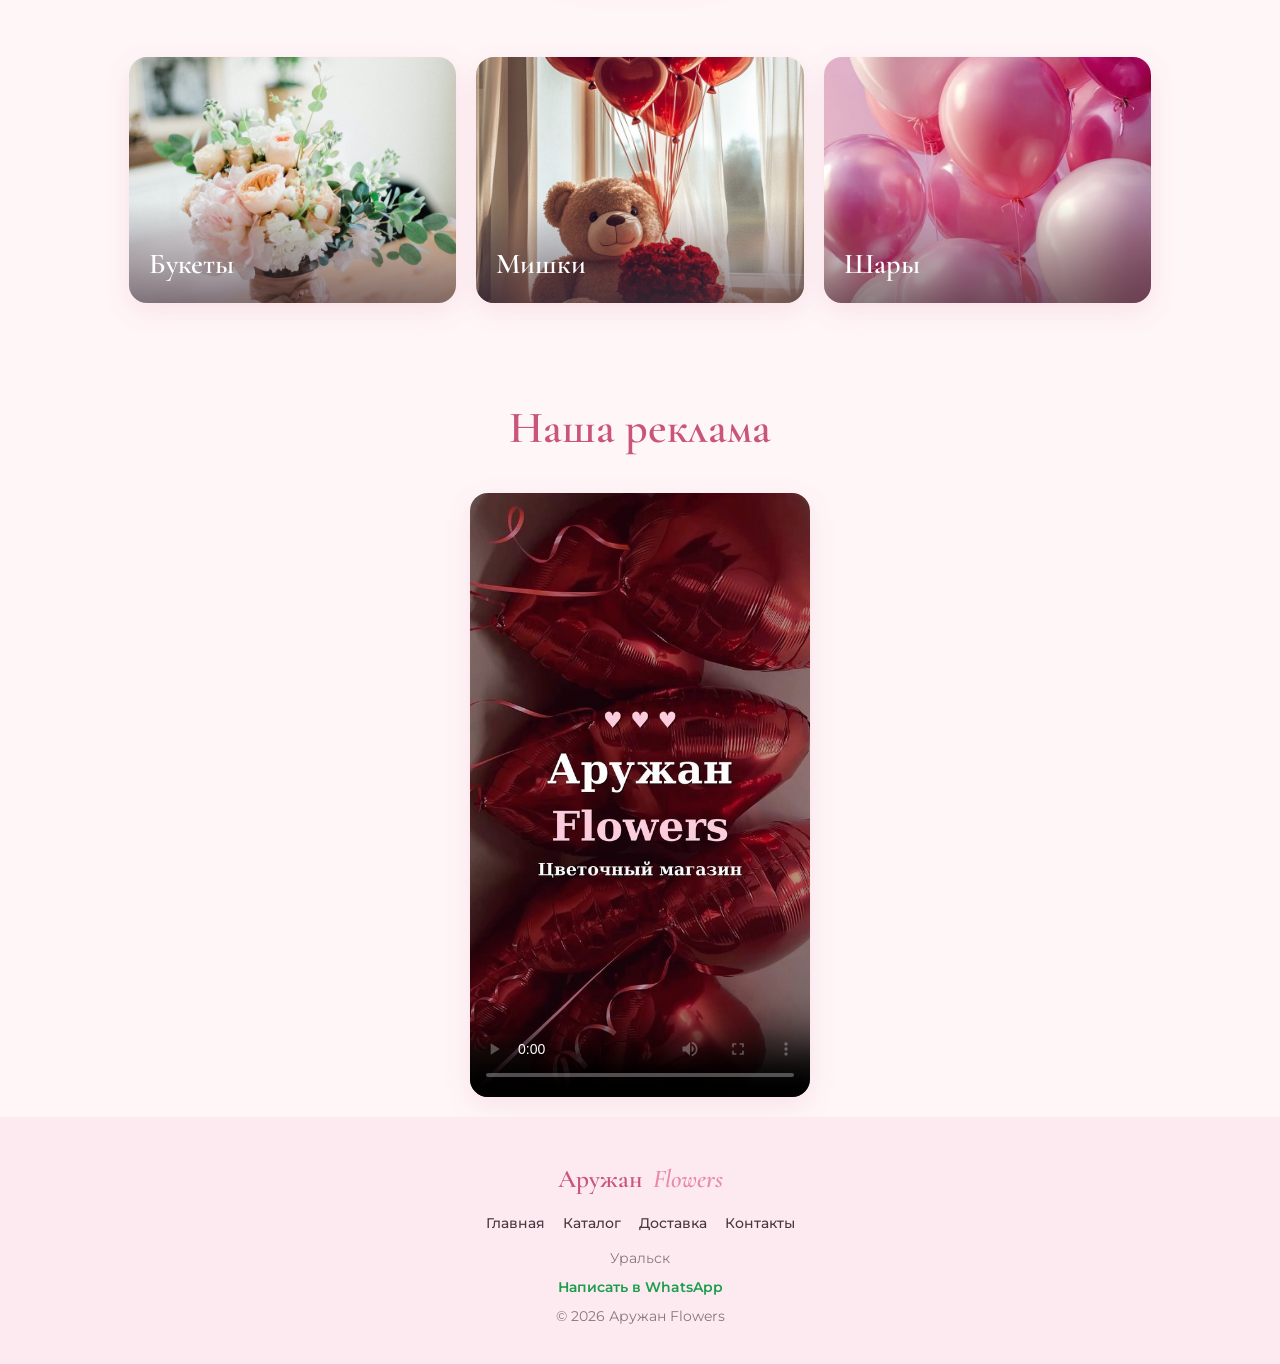
==== commit 1dcf15ab: "Add files via upload" ====
--- a/index.html
+++ b/index.html
@@ -4,11 +4,11 @@
   <meta charset="UTF-8">
   <meta name="viewport" content="width=device-width, initial-scale=1.0">
   <title>Аружан Flowers — доставка цветов</title>
-  <meta name="description" content="Аружан Flowers — красивые букеты с доставкой. Закажите в WhatsApp.">
+  <meta name="description" content="Аружан Flowers — красивые букеты, мишки и шары. Самовывоз и курьер. Заказ в WhatsApp.">
   <link rel="icon" type="image/png" href="favicon.png">
   <link rel="apple-touch-icon" href="apple-touch-icon.png">
   <meta property="og:title" content="Аружан Flowers — доставка цветов">
-  <meta property="og:description" content="Букеты, мишки и шары. Самовывоз и курьер.">
+  <meta property="og:description" content="Аружан Flowers — красивые букеты, мишки и шары. Самовывоз и курьер. Заказ в WhatsApp.">
   <meta property="og:image" content="images/og.jpg">
   <meta property="og:type" content="website">
   <link rel="preconnect" href="https://fonts.googleapis.com">
@@ -16,38 +16,37 @@
   <link href="https://fonts.googleapis.com/css2?family=Cormorant+Garamond:wght@500;600&family=Montserrat:wght@400;500;600&display=swap" rel="stylesheet">
   <link rel="stylesheet" href="style.css">
 </head>
-<body>
-
-  <header class="header">
-    <a href="#home" class="logo"><img class="logo-ava" src="images/ava.jpg" alt="">Аружан <span>Flowers</span></a>
-    <nav class="nav">
-      <a href="#home">Главная</a>
-      <a href="#video">Видео</a>
-      <a href="#catalog">Каталог</a>
-      <a href="#delivery">Доставка</a>
-    </nav>
-    <button class="cart-btn" id="cartOpen" aria-label="Открыть корзину">
-      <svg width="22" height="22" viewBox="0 0 24 24" fill="none" stroke="currentColor" stroke-width="1.8" stroke-linecap="round" stroke-linejoin="round"><path d="M6 7h12l-1 13H7L6 7z"/><path d="M9 7V5a3 3 0 0 1 6 0v2"/></svg>
-      <span class="cart-count" id="cartCount">0</span>
-    </button>
-  </header>
-
+<body data-page="home">
+<!-- Шапка, подвал и корзина вставляются из script.js -->
   <main>
-    <!-- Главная -->
-    <section class="hero" id="home">
+    <section class="hero">
       <div class="hero-text">
         <p class="hero-sub">Цветочный магазин</p>
         <h1>Аружан <span>Flowers</span></h1>
         <p class="hero-desc">Нежные букеты из свежих цветов для любимых. Соберём с любовью и доставим вовремя.</p>
-        <a href="#catalog" class="btn">Выбрать букет</a>
+        <div class="hero-btns">
+          <a href="catalog.html" class="btn">Выбрать букет</a>
+          <a href="delivery.html" class="btn btn-ghost">Доставка</a>
+        </div>
       </div>
       <div class="hero-img">
         <img src="images/hero-red.jpg" alt="Красный букет роз">
       </div>
     </section>
 
-    <!-- Видео -->
-    <section class="promo" id="video">
+    <section class="catalog">
+      <h2>Популярное</h2>
+      <div class="grid grid-4" id="popular"></div>
+      <div class="center"><a href="catalog.html" class="btn btn-ghost">Весь каталог →</a></div>
+    </section>
+
+    <section class="cats">
+      <a href="catalog.html?cat=flowers" class="cat-tile"><img src="images/b2.jpg" alt=""><span>Букеты</span></a>
+      <a href="catalog.html?cat=bears" class="cat-tile"><img src="images/bear-hearts.jpg" alt=""><span>Мишки</span></a>
+      <a href="catalog.html?cat=balloons" class="cat-tile"><img src="images/balloons-pink.jpg" alt=""><span>Шары</span></a>
+    </section>
+
+    <section class="promo">
       <h2>Наша реклама</h2>
       <div class="promo-video">
         <video controls playsinline preload="metadata" poster="images/reklama-poster.jpg">
@@ -56,72 +55,7 @@
         </video>
       </div>
     </section>
-
-    <!-- Каталог -->
-    <section class="catalog" id="catalog">
-      <h2>Каталог букетов</h2>
-      <div class="grid" id="products"></div>
-    </section>
-
-    <!-- Доставка -->
-    <section class="delivery" id="delivery">
-      <h2>Доставка</h2>
-      <div class="delivery-grid">
-        <button type="button" class="delivery-card" data-delivery="pickup" aria-pressed="false">
-          <h3>Самовывоз</h3>
-          <p>Заберите готовый заказ сами. Мы заранее соберём и упакуем его.</p>
-          <span class="delivery-mark">Выбрать</span>
-        </button>
-        <button type="button" class="delivery-card" data-delivery="courier" aria-pressed="false">
-          <h3>Курьер</h3>
-          <p>Курьер привезёт букет, мишек или шары по вашему адресу.</p>
-          <span class="delivery-mark">Выбрать</span>
-        </button>
-      </div>
-      <div class="delivery-confirm" id="deliveryConfirm" hidden>
-        <p class="delivery-confirm-text" id="deliveryConfirmText"></p>
-        <p class="delivery-confirm-sub" id="deliveryConfirmSub"></p>
-        <label class="delivery-address" id="deliveryAddressWrap" hidden>
-          <span>Укажите свой адрес доставки</span>
-          <input type="text" id="addressInput2" placeholder="Город, улица, дом, квартира">
-        </label>
-      </div>
-    </section>
   </main>
-
-  <footer class="footer">
-    <p class="logo">Аружан <span>Flowers</span></p>
-    <p>© 2026 Аружан Flowers</p>
-  </footer>
-
-  <!-- Корзина -->
-  <div class="overlay" id="overlay"></div>
-  <aside class="cart" id="cart" aria-label="Корзина">
-    <div class="cart-head">
-      <h3>Корзина</h3>
-      <button class="cart-close" id="cartClose" aria-label="Закрыть">&times;</button>
-    </div>
-    <div class="cart-items" id="cartItems"></div>
-    <div class="cart-foot">
-      <div class="cart-delivery">
-        <p class="cart-delivery-title">Как получить заказ?</p>
-        <div class="cart-delivery-btns">
-          <button type="button" data-delivery="pickup" aria-pressed="false">Самовывоз</button>
-          <button type="button" data-delivery="courier" aria-pressed="false">Курьер</button>
-        </div>
-        <input type="text" id="addressInput" class="cart-address" placeholder="Адрес доставки" hidden>
-        <p class="cart-delivery-hint" id="deliveryHint" hidden></p>
-      </div>
-      <div class="cart-total">
-        <span>Итого:</span>
-        <strong id="cartTotal">0 ₸</strong>
-      </div>
-      <button class="btn btn-wa" id="orderBtn">
-        <svg width="20" height="20" viewBox="0 0 24 24" fill="currentColor"><path d="M17.5 14.4c-.3-.1-1.8-.9-2-1-.3-.1-.5-.1-.7.1-.2.3-.8 1-.9 1.2-.2.2-.3.2-.6.1-.3-.1-1.3-.5-2.4-1.5-.9-.8-1.5-1.8-1.7-2.1-.2-.3 0-.5.1-.6l.4-.5c.1-.2.2-.3.3-.5.1-.2 0-.4 0-.5l-.9-2.2c-.2-.6-.5-.5-.7-.5h-.6c-.2 0-.5.1-.8.4-.3.3-1 1-1 2.5s1.1 2.9 1.2 3.1c.1.2 2.1 3.2 5.1 4.5.7.3 1.3.5 1.7.6.7.2 1.4.2 1.9.1.6-.1 1.8-.7 2-1.4.2-.7.2-1.3.2-1.4-.1-.2-.3-.3-.6-.4zM12 21.8c-1.8 0-3.5-.5-5-1.4l-.4-.2-3.7 1 1-3.6-.2-.4C2.7 15.6 2.2 13.8 2.2 12 2.2 6.6 6.6 2.2 12 2.2c2.6 0 5.1 1 6.9 2.9 1.8 1.8 2.9 4.3 2.9 6.9 0 5.4-4.4 9.8-9.8 9.8zM20.5 3.5C18.2 1.2 15.2 0 12 0 5.4 0 0 5.4 0 12c0 2.1.6 4.2 1.6 6L0 24l6.2-1.6c1.8 1 3.8 1.5 5.8 1.5 6.6 0 12-5.4 12-12 0-3.2-1.2-6.2-3.5-8.4z"/></svg>
-        Заказать в WhatsApp
-      </button>
-    </div>
-  </aside>
 
   <script src="script.js"></script>
 </body>
--- a/style.css
+++ b/style.css
@@ -374,3 +374,120 @@
   font: inherit; font-size: 1rem; color: var(--text); background: var(--pink-50);
 }
 .delivery-address input:focus { outline: none; border-color: var(--pink-600); }
+
+/* ===== Многостраничная версия ===== */
+.nav a.active { color: var(--pink-600); box-shadow: inset 0 -2px 0 var(--pink-600); }
+
+/* Меню на телефоне — строка под шапкой */
+.nav-mobile { display: none; }
+@media (max-width: 640px) {
+  .nav-mobile {
+    display: flex; gap: 6px; overflow-x: auto; padding: 10px 12px;
+    position: sticky; top: 70px; z-index: 9;
+    background: rgba(255, 246, 248, 0.95); border-bottom: 1px solid var(--pink-200);
+  }
+  .nav-mobile a {
+    flex: 0 0 auto; padding: 7px 11px; border-radius: 999px;
+    background: var(--white); font-weight: 500; font-size: .84rem;
+  }
+  .nav-mobile a.active { background: var(--pink-600); color: var(--white); }
+}
+
+.page-top { padding-top: 50px; }
+.page-title {
+  font-family: "Cormorant Garamond", serif; font-weight: 600;
+  font-size: clamp(2.3rem, 5vw, 3.4rem); color: var(--pink-600);
+  text-align: center; margin-bottom: 28px;
+}
+.center { text-align: center; margin-top: 36px; }
+.hero-btns { display: flex; gap: 12px; flex-wrap: wrap; }
+.btn-ghost { background: var(--white); color: var(--pink-600); box-shadow: var(--shadow); }
+.btn-ghost:hover { background: var(--pink-100); }
+@media (max-width: 640px) { .hero-btns { justify-content: center; } }
+
+/* Карточки */
+.card-img { display: block; overflow: hidden; }
+.card-img img { transition: transform .4s; }
+.card:hover .card-img img { transform: scale(1.04); }
+.card h3 a:hover { color: var(--pink-600); }
+.card-cat { font-size: .72rem; text-transform: uppercase; letter-spacing: 2px; color: var(--pink-400); font-weight: 600; }
+.grid-4 { grid-template-columns: repeat(4, 1fr); }
+@media (max-width: 1000px) { .grid-4 { grid-template-columns: repeat(2, 1fr); } }
+@media (max-width: 640px) { .grid-4 { grid-template-columns: 1fr; } }
+
+/* Плитки категорий */
+.cats { display: grid; grid-template-columns: repeat(3, 1fr); gap: 20px; max-width: 1150px; margin: 0 auto; padding: 10px 5% 40px; }
+.cat-tile { position: relative; border-radius: var(--radius); overflow: hidden; box-shadow: var(--shadow); aspect-ratio: 4 / 3; }
+.cat-tile img { width: 100%; height: 100%; object-fit: cover; transition: transform .4s; }
+.cat-tile:hover img { transform: scale(1.05); }
+.cat-tile span {
+  position: absolute; left: 0; right: 0; bottom: 0; padding: 40px 20px 16px;
+  background: linear-gradient(transparent, rgba(74, 54, 64, .65));
+  color: var(--white); font-family: "Cormorant Garamond", serif; font-size: 1.8rem; font-weight: 600;
+}
+@media (max-width: 640px) { .cats { grid-template-columns: 1fr; padding: 0 16px 30px; } }
+
+/* Фильтры каталога */
+.filters { display: flex; justify-content: center; flex-wrap: wrap; gap: 10px; margin-bottom: 34px; }
+.filter {
+  padding: 9px 18px; border-radius: 999px; background: var(--white);
+  border: 2px solid var(--pink-200); font-weight: 600; font-size: .92rem;
+}
+.filter span { color: var(--muted); font-weight: 500; margin-left: 4px; }
+.filter.active { background: var(--pink-600); border-color: var(--pink-600); color: var(--white); }
+.filter.active span { color: var(--pink-100); }
+
+/* Страница товара */
+.product-page { padding: 40px 5% 20px; max-width: 1150px; margin: 0 auto; }
+.crumbs { font-size: .88rem; color: var(--muted); margin-bottom: 24px; }
+.crumbs a:hover { color: var(--pink-600); }
+.product { display: grid; grid-template-columns: 1fr 1fr; gap: 48px; align-items: start; }
+.product-img img { width: 100%; aspect-ratio: 4 / 5; object-fit: cover; border-radius: var(--radius); box-shadow: var(--shadow); }
+.product-info h1 { font-family: "Cormorant Garamond", serif; font-size: clamp(2.2rem, 4vw, 3.2rem); line-height: 1.1; color: var(--pink-600); margin: 6px 0 14px; }
+.product-desc { color: var(--muted); font-size: 1.05rem; margin-bottom: 20px; }
+.product-price { font-size: 1.8rem; font-weight: 600; color: var(--pink-600); margin-bottom: 22px; }
+.product-buy { display: flex; gap: 16px; align-items: center; flex-wrap: wrap; margin-bottom: 18px; }
+.qty-lg { margin: 0; gap: 14px; background: var(--white); padding: 8px 12px; border-radius: 40px; box-shadow: var(--shadow); }
+.qty-lg button { width: 34px; height: 34px; font-size: 1.1rem; }
+.qty-lg span { min-width: 20px; text-align: center; font-weight: 600; }
+.product-wa { display: inline-block; color: #1a9e4b; font-weight: 600; margin-bottom: 20px; }
+.product-wa:hover { text-decoration: underline; }
+.product-notes { list-style: none; border-top: 1px solid var(--pink-200); padding-top: 16px; color: var(--muted); font-size: .95rem; }
+.product-notes li { padding: 4px 0 4px 22px; position: relative; }
+.product-notes li::before { content: "✿"; position: absolute; left: 0; color: var(--pink-400); }
+.product-notes a { color: var(--pink-600); text-decoration: underline; }
+.not-found { text-align: center; padding: 40px 0; }
+.not-found h1 { font-family: "Cormorant Garamond", serif; font-size: 2.4rem; color: var(--pink-600); }
+.not-found p { color: var(--muted); margin: 8px 0 24px; }
+.related { padding-top: 40px; }
+@media (max-width: 760px) { .product { grid-template-columns: 1fr; gap: 24px; } }
+
+/* Как заказать */
+.steps { padding: 20px 5% 70px; text-align: center; }
+.steps h2 { font-family: "Cormorant Garamond", serif; font-weight: 600; font-size: clamp(2rem, 4vw, 2.8rem); color: var(--pink-600); margin-bottom: 28px; }
+.steps-list { list-style: none; display: grid; grid-template-columns: repeat(4, 1fr); gap: 20px; max-width: 1000px; margin: 0 auto; }
+.steps-list li { background: var(--white); border-radius: var(--radius); box-shadow: var(--shadow); padding: 24px 18px; }
+.steps-list b { display: inline-grid; place-items: center; width: 38px; height: 38px; border-radius: 50%; background: var(--pink-100); color: var(--pink-600); margin-bottom: 10px; }
+.steps-list h3 { font-family: "Cormorant Garamond", serif; font-size: 1.4rem; color: var(--pink-600); }
+.steps-list p { color: var(--muted); font-size: .92rem; }
+.steps-list a { color: var(--pink-600); text-decoration: underline; }
+@media (max-width: 900px) { .steps-list { grid-template-columns: repeat(2, 1fr); } }
+@media (max-width: 500px) { .steps-list { grid-template-columns: 1fr; } }
+
+/* Контакты */
+.contacts { padding: 50px 5% 70px; }
+.contacts-card { max-width: 520px; margin: 0 auto; background: var(--white); border-radius: var(--radius); box-shadow: var(--shadow); padding: 32px 28px; text-align: center; }
+.contacts-ava { width: 90px; height: 90px; border-radius: 50%; object-fit: cover; margin: 0 auto 14px; box-shadow: var(--shadow); }
+.contacts-lead { color: var(--muted); margin-bottom: 20px; }
+.contacts-list { text-align: left; margin-bottom: 24px; }
+.contact-row { display: flex; justify-content: space-between; gap: 16px; padding: 12px 0; border-bottom: 1px solid var(--pink-100); }
+.contact-row span { color: var(--muted); }
+.contact-row a { color: var(--pink-600); }
+.contacts-card .btn-wa { width: 100%; }
+
+/* Подвал */
+.footer p { margin-top: 6px; }
+.footer-nav { display: flex; justify-content: center; flex-wrap: wrap; gap: 18px; margin: 12px 0; font-weight: 500; color: var(--text); }
+.footer-nav a:hover, .footer-wa:hover { color: var(--pink-600); }
+.footer-wa { color: #1a9e4b; font-weight: 600; }
+.cart-empty a { color: var(--pink-600); text-decoration: underline; font-weight: 600; }
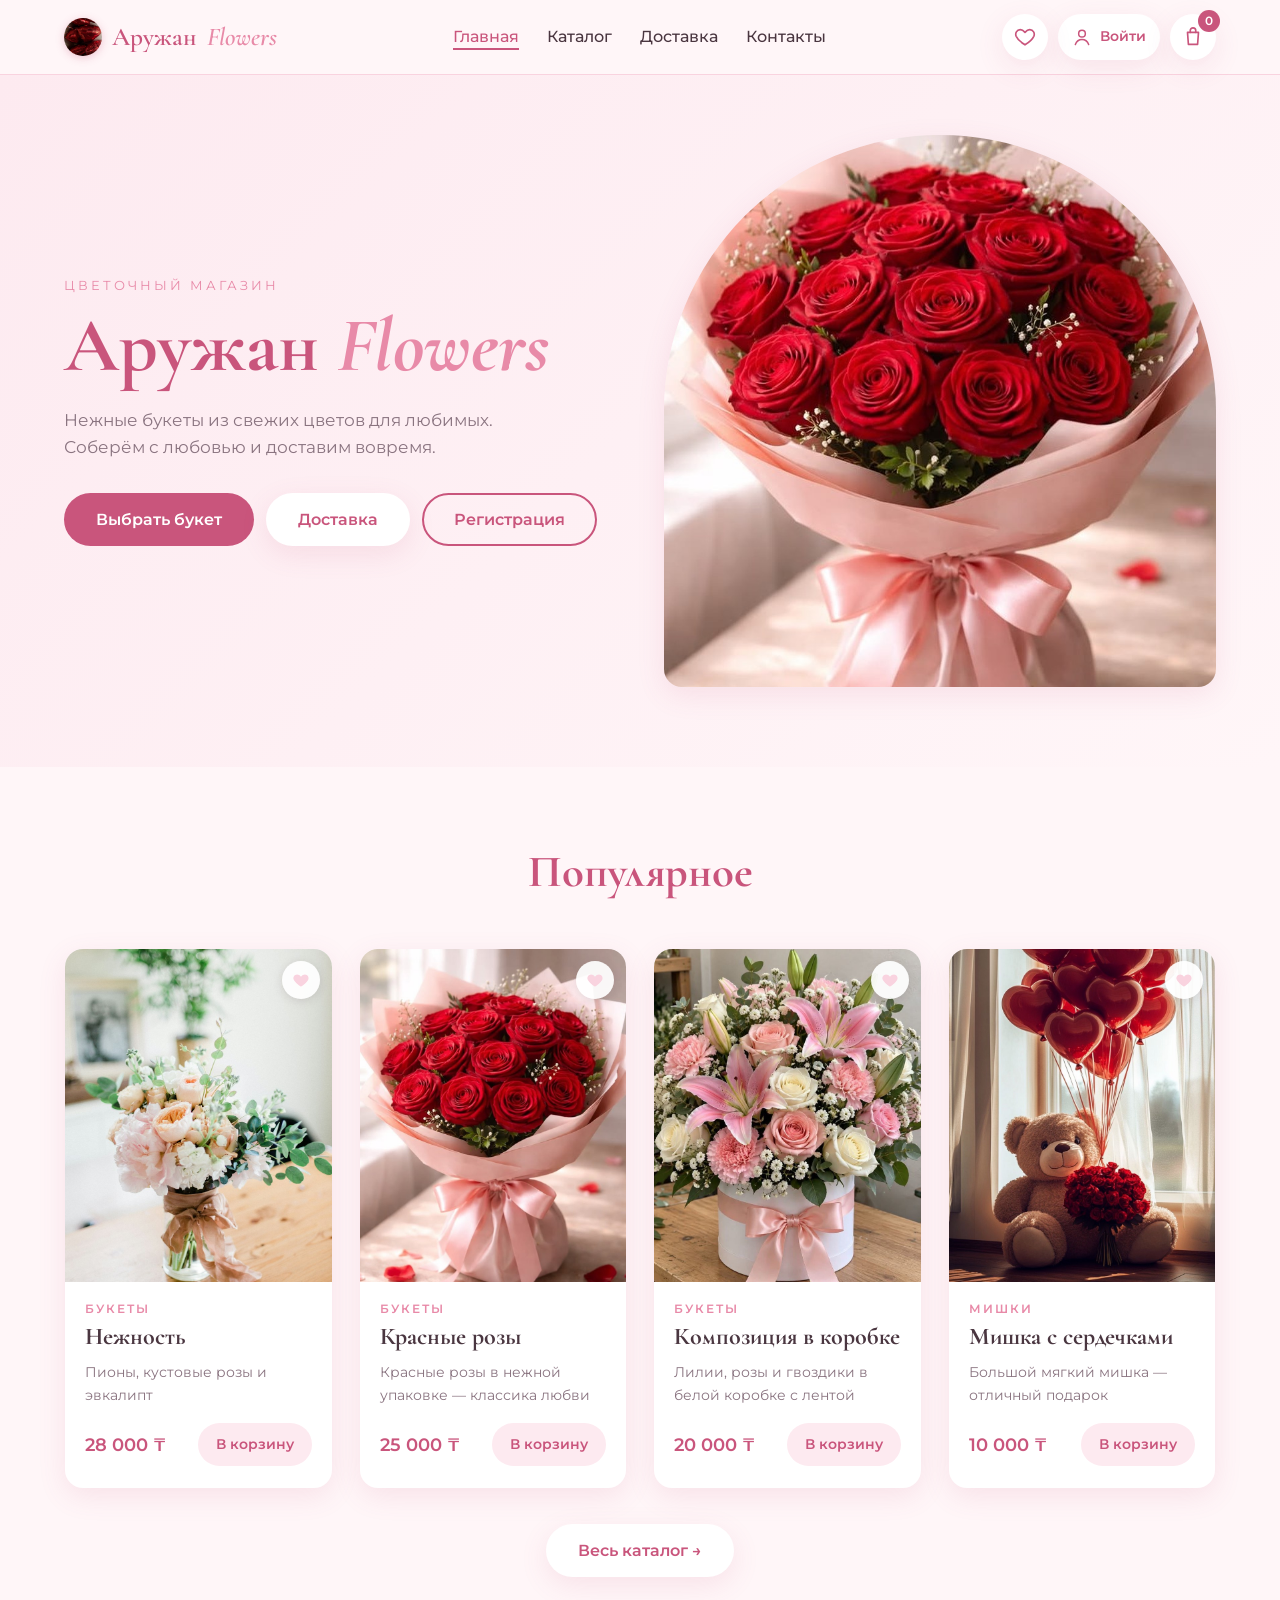
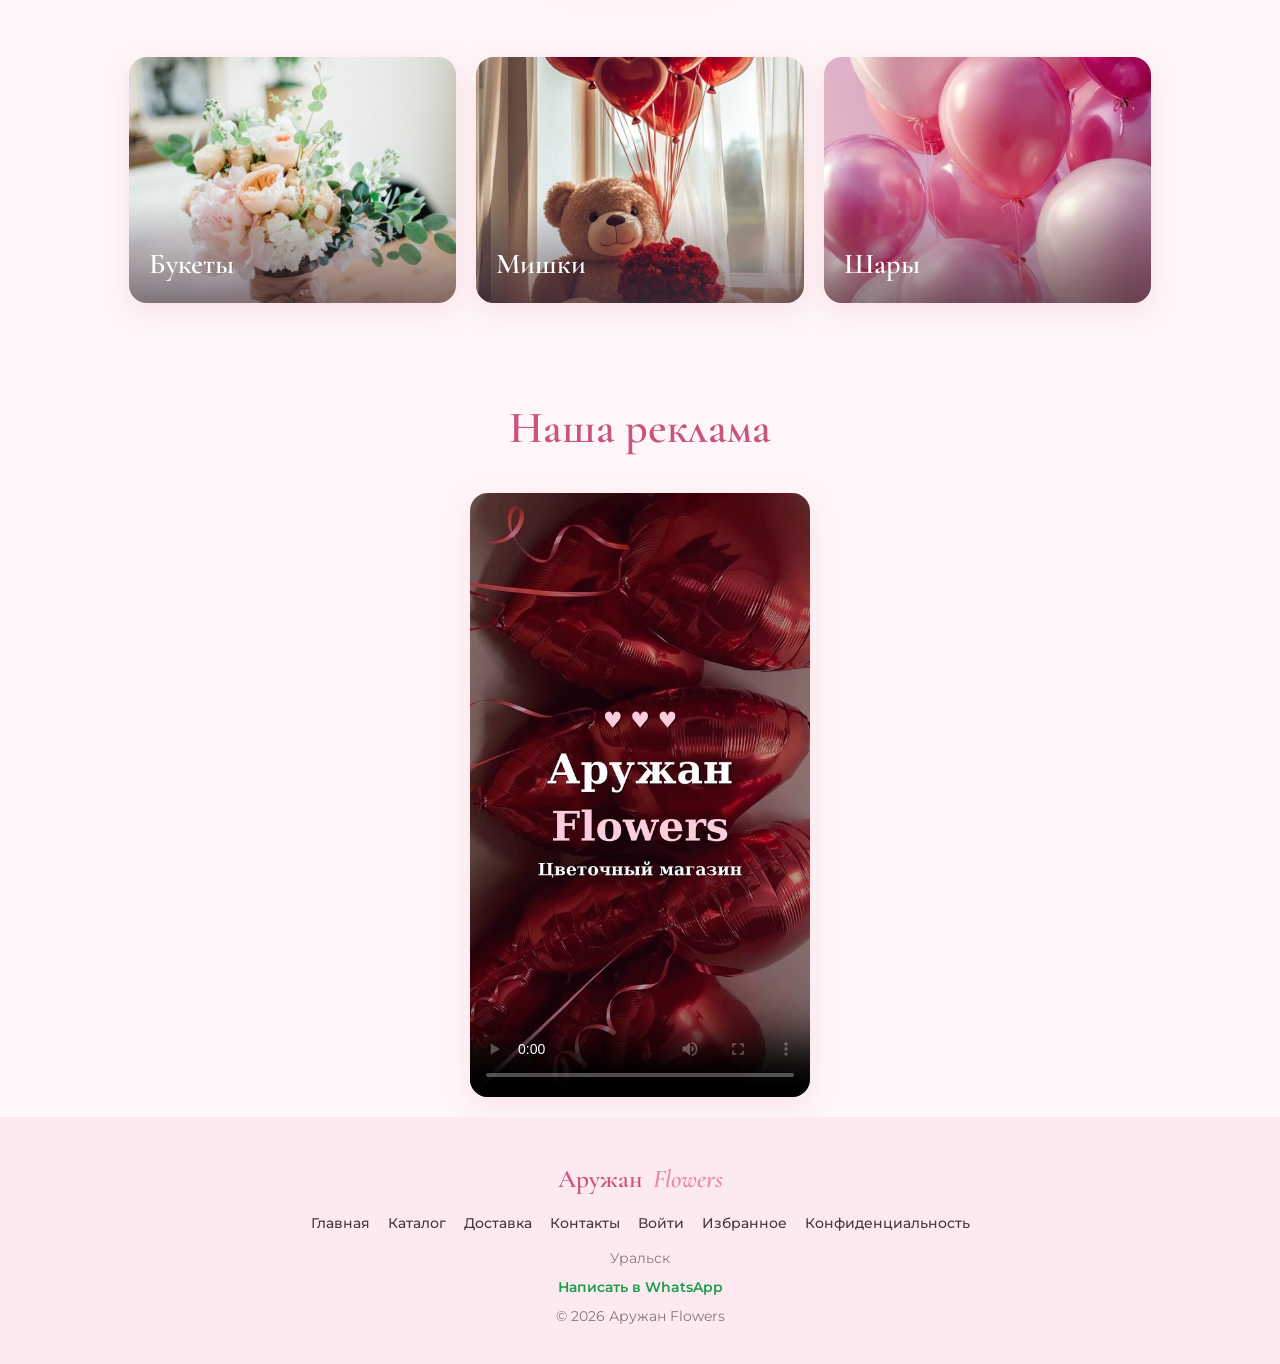
==== commit dc536747: "Add files via upload" ====
--- a/index.html
+++ b/index.html
@@ -27,6 +27,7 @@
         <div class="hero-btns">
           <a href="catalog.html" class="btn">Выбрать букет</a>
           <a href="delivery.html" class="btn btn-ghost">Доставка</a>
+          <a href="login.html#register" class="btn btn-outline" id="heroRegister">Регистрация</a>
         </div>
       </div>
       <div class="hero-img">
@@ -35,7 +36,8 @@
     </section>
 
     <section class="catalog">
-      <h2>Популярное</h2>
+      <h2 id="popularTitle">Популярное</h2>
+      <p class="section-sub" id="popularSub" hidden></p>
       <div class="grid grid-4" id="popular"></div>
       <div class="center"><a href="catalog.html" class="btn btn-ghost">Весь каталог →</a></div>
     </section>
--- a/style.css
+++ b/style.css
@@ -491,3 +491,146 @@
 .footer-nav a:hover, .footer-wa:hover { color: var(--pink-600); }
 .footer-wa { color: #1a9e4b; font-weight: 600; }
 .cart-empty a { color: var(--pink-600); text-decoration: underline; font-weight: 600; }
+
+/* ===== Аккаунт, избранное, рекомендации ===== */
+.header-actions { display: flex; align-items: center; gap: 10px; }
+.user-btn {
+  display: inline-flex; align-items: center; gap: 8px; height: 46px; padding: 0 14px 0 6px;
+  border-radius: 999px; background: var(--white); color: var(--pink-600); box-shadow: var(--shadow); font-weight: 600; font-size: .9rem;
+}
+.user-btn svg { margin-left: 8px; }
+.user-btn.active { outline: 2px solid var(--pink-600); }
+.user-ava {
+  width: 34px; height: 34px; border-radius: 50%; display: grid; place-items: center;
+  background: var(--pink-600); color: var(--white); font-weight: 600;
+}
+@media (max-width: 640px) {
+  .user-name { display: none; }
+  .user-btn { padding: 0 6px; width: 46px; justify-content: center; }
+  .user-btn svg { margin-left: 0; }
+}
+
+.section-sub { text-align: center; color: var(--muted); margin: -26px 0 30px; font-size: .95rem; }
+
+/* Сердечко */
+.card { position: relative; }
+.fav-btn {
+  width: 38px; height: 38px; border-radius: 50%; display: grid; place-items: center;
+  background: rgba(255, 255, 255, .92); color: var(--pink-200); box-shadow: 0 2px 10px rgba(74, 54, 64, .15);
+  transition: color .15s, transform .15s;
+}
+.fav-btn:hover { color: var(--pink-400); transform: scale(1.08); }
+.fav-btn.on { color: #e0245e; }
+.card-fav { position: absolute; top: 12px; right: 12px; z-index: 2; }
+.fav-lg { width: 48px; height: 48px; }
+
+/* Сортировка */
+.sort-row { display: flex; justify-content: flex-end; align-items: center; gap: 10px; max-width: 1150px; margin: -14px auto 22px; font-size: .92rem; color: var(--muted); }
+.sort { font: inherit; padding: 8px 12px; border-radius: 12px; border: 2px solid var(--pink-200); background: var(--white); color: var(--text); }
+@media (max-width: 640px) { .sort-row { justify-content: center; } }
+
+.product-tags { display: flex; flex-wrap: wrap; gap: 6px; margin: -8px 0 18px; }
+.product-tags span { padding: 4px 12px; border-radius: 999px; background: var(--pink-100); color: var(--pink-600); font-size: .8rem; font-weight: 500; }
+
+/* Вход и регистрация */
+.auth { padding: 50px 16px 70px; }
+.auth-card { max-width: 440px; margin: 0 auto; background: var(--white); border-radius: var(--radius); box-shadow: var(--shadow); padding: 26px 28px 24px; }
+.auth-tabs { display: grid; grid-template-columns: 1fr 1fr; background: var(--pink-100); border-radius: 999px; padding: 4px; margin-bottom: 22px; }
+.auth-tabs button { padding: 10px; border-radius: 999px; font-weight: 600; color: var(--muted); }
+.auth-tabs button.active { background: var(--white); color: var(--pink-600); box-shadow: 0 2px 8px rgba(201, 85, 124, .15); }
+.auth-form h1 { font-family: "Cormorant Garamond", serif; font-size: 2rem; color: var(--pink-600); text-align: center; margin-bottom: 16px; }
+.auth-form label, .acc-card label { display: block; font-weight: 600; font-size: .9rem; margin-bottom: 14px; }
+.auth-form small, .acc-card small { color: var(--muted); font-weight: 400; }
+.auth-form input, .acc-card input {
+  display: block; width: 100%; margin-top: 6px; padding: 12px 14px; border-radius: 12px;
+  border: 2px solid var(--pink-200); font: inherit; font-weight: 400; color: var(--text); background: var(--pink-50);
+}
+.auth-form input:focus, .acc-card input:focus { outline: none; border-color: var(--pink-600); background: var(--white); }
+.acc-card input:disabled { color: var(--muted); }
+.auth-form .btn, .acc-card .btn { width: 100%; margin-top: 4px; }
+.form-error { background: #fdecef; color: #b4234f; border-radius: 10px; padding: 10px 12px; font-size: .9rem; margin-bottom: 12px; }
+.auth-perks { list-style: none; margin-top: 22px; padding-top: 16px; border-top: 1px solid var(--pink-100); color: var(--muted); font-size: .9rem; }
+.auth-perks li { padding: 3px 0 3px 22px; position: relative; }
+.auth-perks li::before { content: "✿"; position: absolute; left: 0; color: var(--pink-400); }
+.auth-note { margin-top: 14px; text-align: center; font-size: .78rem; color: var(--muted); }
+
+/* Личный кабинет */
+.account { padding: 50px 5% 10px; max-width: 1150px; margin: 0 auto; }
+.acc-top { display: flex; justify-content: space-between; align-items: center; gap: 16px; flex-wrap: wrap; margin-bottom: 28px; }
+.acc-title { text-align: left; margin-bottom: 0; }
+.acc-since { color: var(--muted); }
+.acc-grid { display: grid; grid-template-columns: 1fr 1.3fr; gap: 24px; align-items: start; }
+.acc-card { background: var(--white); border-radius: var(--radius); box-shadow: var(--shadow); padding: 24px; }
+.acc-card h2 { font-family: "Cormorant Garamond", serif; font-size: 1.7rem; color: var(--pink-600); margin-bottom: 16px; }
+.order { border: 1px solid var(--pink-200); border-radius: 14px; padding: 14px 16px; margin-bottom: 12px; }
+.order-head { display: flex; justify-content: space-between; gap: 10px; }
+.order-head span { color: var(--pink-600); font-weight: 600; }
+.order p { color: var(--muted); font-size: .92rem; margin: 4px 0 8px; }
+.order-foot { display: flex; justify-content: space-between; align-items: center; gap: 10px; flex-wrap: wrap; font-size: .85rem; color: var(--muted); }
+.link-btn { color: var(--pink-600); font-weight: 600; text-decoration: underline; font-size: .88rem; }
+.empty { color: var(--muted); }
+.empty a, .cart-login-hint a { color: var(--pink-600); text-decoration: underline; font-weight: 600; }
+.grid > .empty { grid-column: 1 / -1; text-align: center; }
+@media (max-width: 800px) { .acc-grid { grid-template-columns: 1fr; } .acc-title { text-align: center; } .acc-top { justify-content: center; text-align: center; } }
+
+.cart-login-hint { margin-top: 10px; text-align: center; font-size: .82rem; color: var(--muted); }
+
+/* Всплывающее сообщение */
+.toast {
+  position: fixed; left: 50%; bottom: 24px; transform: translate(-50%, 20px); z-index: 50;
+  background: var(--text); color: var(--white); padding: 12px 20px; border-radius: 999px; font-size: .9rem;
+  opacity: 0; pointer-events: none; transition: .25s; max-width: calc(100% - 32px); text-align: center;
+}
+.toast.show { opacity: 1; transform: translate(-50%, 0); }
+
+/* ===== Согласие на обработку данных ===== */
+.check { display: flex !important; gap: 10px; align-items: flex-start; font-weight: 400 !important; font-size: .86rem !important; line-height: 1.45; cursor: pointer; }
+.check input[type=checkbox] { width: 20px !important; height: 20px; flex: 0 0 20px; margin: 1px 0 0 !important; padding: 0 !important; accent-color: var(--pink-600); cursor: pointer; }
+.check a { color: var(--pink-600); text-decoration: underline; }
+.check .req { color: #b4234f; }
+.auth-note a, .cart-privacy a, .consent-links a { color: var(--pink-600); text-decoration: underline; }
+.cart-privacy { margin-top: 8px; text-align: center; font-size: .75rem; color: var(--muted); }
+
+.account-privacy { padding-top: 10px; padding-bottom: 60px; }
+.account-privacy .acc-card { max-width: 720px; margin: 0 auto; }
+.consent-info { color: var(--muted); margin-bottom: 14px; }
+.switch-row { font-size: .95rem !important; margin-bottom: 12px; }
+.consent-links { margin-bottom: 18px; font-size: .92rem; }
+.danger-btn { padding: 11px 18px; border-radius: 40px; border: 2px solid #e5a3b5; color: #b4234f; font-weight: 600; font-size: .9rem; }
+.danger-btn:hover { background: #fdecef; }
+.danger-btn.solid { background: #b4234f; border-color: #b4234f; color: var(--white); }
+.danger-btn.solid:hover { background: #961c41; }
+.delete-confirm { margin-top: 14px; padding: 16px; border-radius: 14px; background: #fdecef; }
+.delete-confirm p { color: #7a1e3a; font-size: .92rem; margin-bottom: 12px; }
+.delete-btns { display: flex; gap: 10px; flex-wrap: wrap; }
+
+.privacy { max-width: 780px; margin: 0 auto; padding: 50px 20px 70px; }
+.privacy-date { text-align: center; color: var(--muted); margin: -16px 0 30px; }
+.privacy section { background: var(--white); border-radius: var(--radius); box-shadow: var(--shadow); padding: 22px 26px; margin-bottom: 16px; }
+.privacy h2 { font-family: "Cormorant Garamond", serif; font-size: 1.6rem; color: var(--pink-600); margin-bottom: 8px; }
+.privacy p, .privacy li { color: var(--text); font-size: .95rem; }
+.privacy p + p { margin-top: 8px; }
+.privacy ul { padding-left: 20px; }
+.privacy li { margin: 4px 0; }
+.privacy a { color: var(--pink-600); text-decoration: underline; }
+.privacy-note { text-align: center; color: var(--muted); font-size: .85rem; margin-top: 20px; }
+.delete-btns .btn { width: auto; margin-top: 0; padding: 10px 22px; }
+.btn-outline { background: transparent; color: var(--pink-600); border: 2px solid var(--pink-600); padding: 12px 30px; }
+.btn-outline:hover { background: var(--pink-600); color: var(--white); }
+
+/* ===== Избранное ===== */
+.fav-head {
+  position: relative; width: 46px; height: 46px; border-radius: 50%; display: grid; place-items: center;
+  background: var(--white); color: var(--pink-600); box-shadow: var(--shadow);
+}
+.fav-head.active { outline: 2px solid var(--pink-600); }
+.fav-count { background: #e0245e; }
+.fav-sub { margin-top: -18px; }
+.fav-actions { display: flex; justify-content: center; gap: 12px; flex-wrap: wrap; margin-bottom: 30px; }
+.fav-empty { text-align: center; padding: 30px 0 40px; color: var(--muted); }
+.fav-empty-heart { font-size: 4rem; color: var(--pink-200); line-height: 1; margin-bottom: 10px; }
+.fav-empty p { margin-bottom: 22px; }
+.fav-login { text-align: center; color: var(--muted); margin-top: 34px; font-size: .92rem; }
+.fav-login a { color: var(--pink-600); text-decoration: underline; font-weight: 600; }
+@media (max-width: 640px) { .header-actions { gap: 6px; } .fav-head { width: 42px; height: 42px; } .logo { font-size: 1.2rem; } .logo-ava { width: 32px; height: 32px; } }
+[hidden] { display: none !important; }
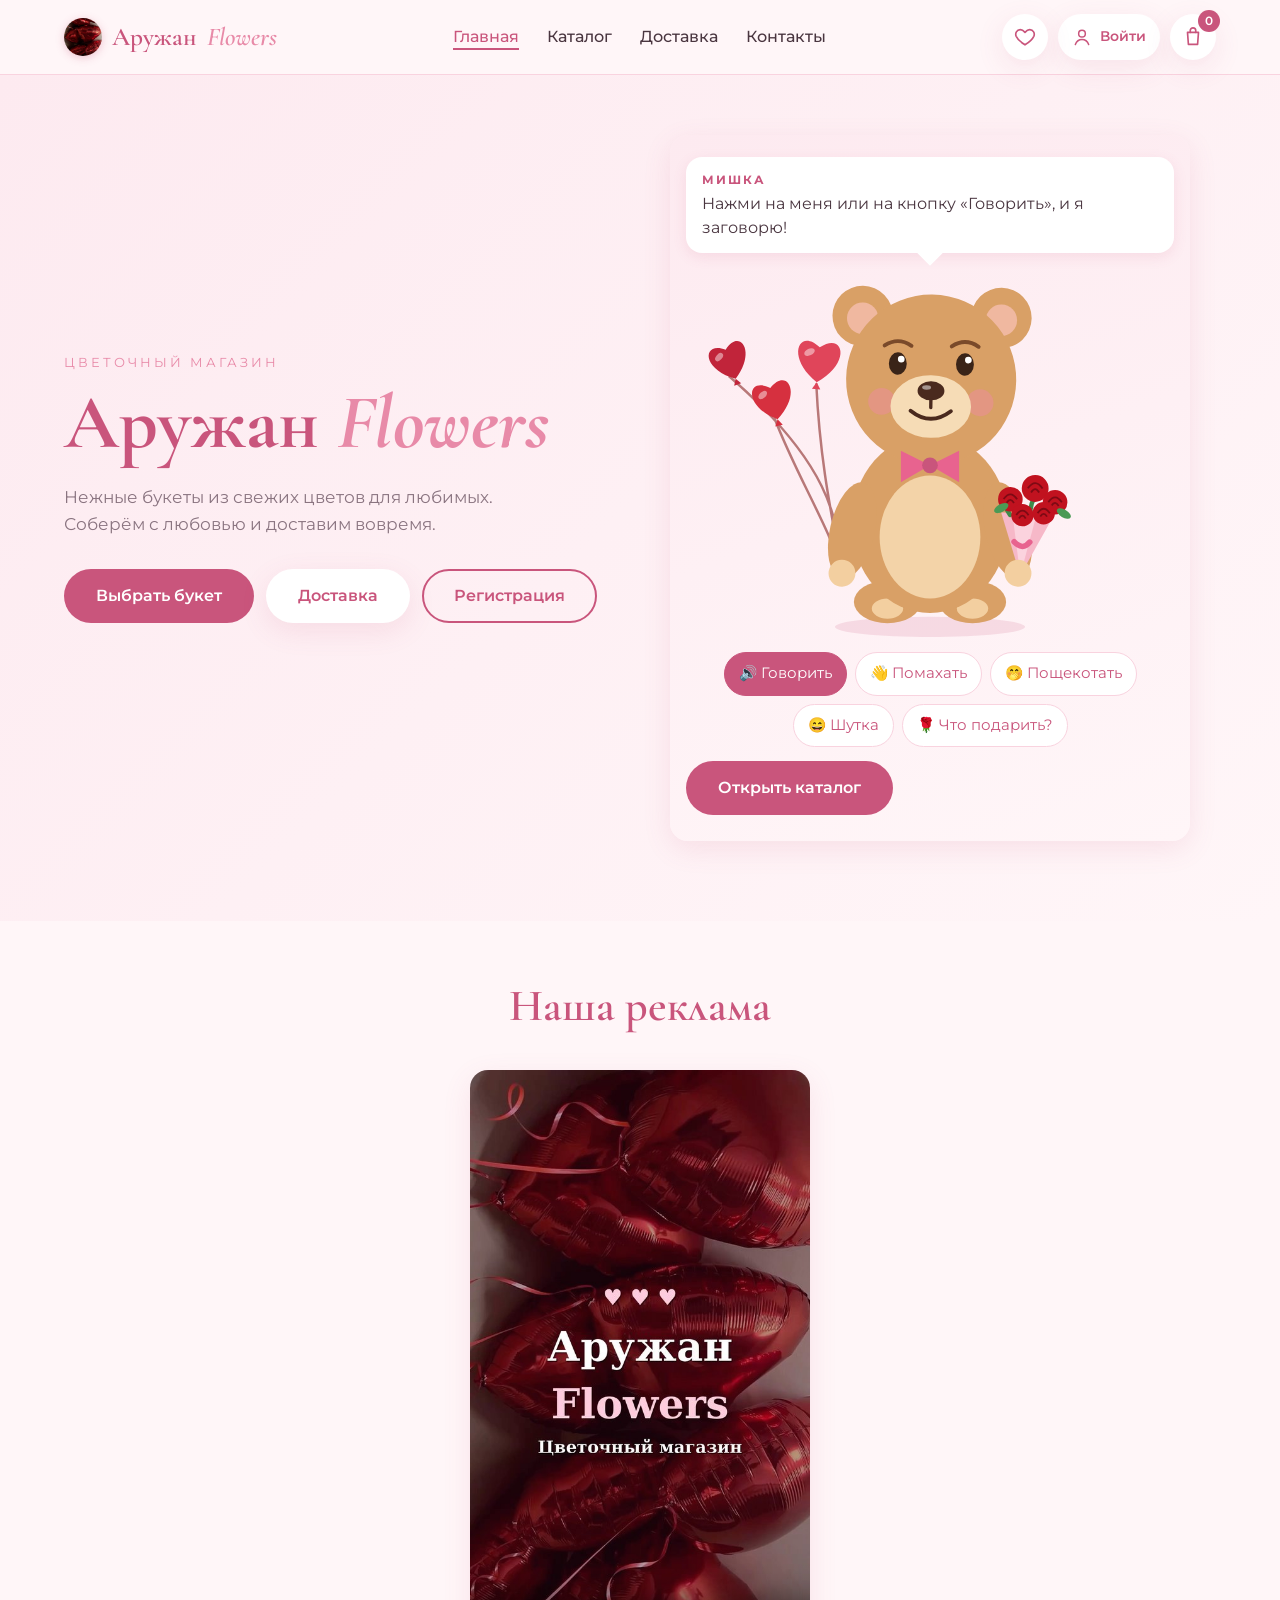
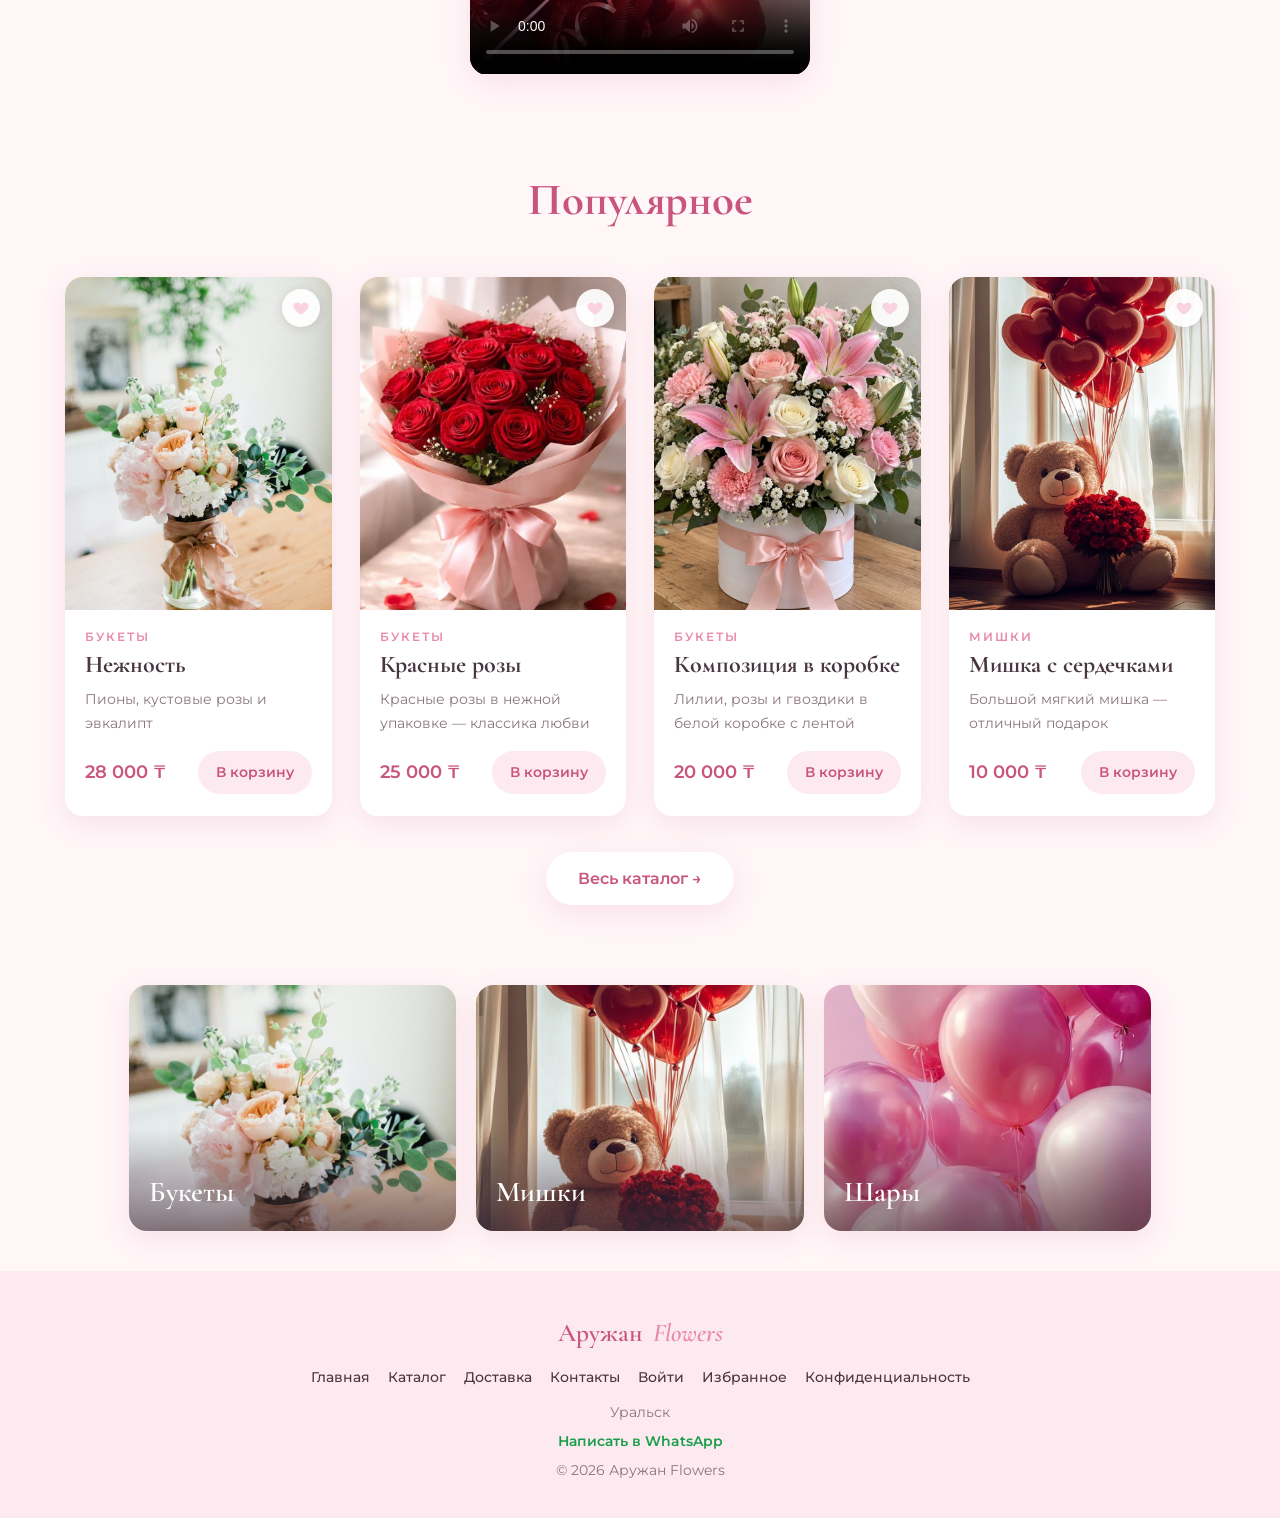
==== commit d3d70524: "Add files via upload" ====
--- a/index.html
+++ b/index.html
@@ -15,6 +15,23 @@
   <link rel="preconnect" href="https://fonts.gstatic.com" crossorigin>
   <link href="https://fonts.googleapis.com/css2?family=Cormorant+Garamond:wght@500;600&family=Montserrat:wght@400;500;600&display=swap" rel="stylesheet">
   <link rel="stylesheet" href="style.css">
+  <style>
+    .mishka { padding: 40px 5% 10px; text-align: center; }
+    .mishka h2 { font-family: "Cormorant Garamond", serif; font-weight: 600; font-size: clamp(2rem,4vw,2.8rem); color: var(--pink-600); margin-bottom: 18px; }
+    .mishka-wrap { max-width: 520px; margin: 0 auto; background: linear-gradient(160deg, var(--pink-100), var(--pink-50)); border-radius: var(--radius); box-shadow: var(--shadow); padding: 22px 16px 26px; }
+    .mishka-bubble { position: relative; background: #fff; color: var(--text); border-radius: 16px; padding: 14px 16px; font-size: 1rem; line-height: 1.45; min-height: 3.4em; box-shadow: 0 4px 14px rgba(201,85,124,.12); margin-bottom: 18px; text-align: left; }
+    .mishka-bubble::after { content: ""; position: absolute; left: 50%; bottom: -9px; width: 18px; height: 18px; background: #fff; transform: translateX(-50%) rotate(45deg); }
+    .mishka-bubble b { color: var(--pink-600); font-size: .75rem; letter-spacing: 2px; text-transform: uppercase; display: block; margin-bottom: 4px; }
+    .mishka-svg { width: min(470px, 100%); height: auto; display: block; margin: 6px auto 12px; overflow: visible; }
+    .mishka-btns { display: flex; flex-wrap: wrap; gap: 8px; justify-content: center; margin-bottom: 14px; }
+    .mishka-btn { font: inherit; font-size: .92rem; border: 1.5px solid var(--pink-200); background: #fff; color: var(--pink-600); border-radius: 999px; padding: 9px 14px; cursor: pointer; transition: transform .15s, background .15s; }
+    .mishka-btn:hover { background: var(--pink-100); transform: translateY(-2px); }
+    .mishka-btn.on { background: var(--pink-600); color: #fff; border-color: var(--pink-600); }
+    .mishka-cat { display: inline-block; }
+    .hero .hero-img.has-mishka { max-width: 540px; width: 100%; margin: 0 auto; }
+    .hero .mishka-wrap { margin: 0; }
+    @media (max-width: 640px) { .hero .hero-img.has-mishka { order: 1; max-width: 100%; } }
+  </style>
 </head>
 <body data-page="home">
 <!-- Шапка, подвал и корзина вставляются из script.js -->
@@ -30,22 +47,53 @@
           <a href="login.html#register" class="btn btn-outline" id="heroRegister">Регистрация</a>
         </div>
       </div>
-      <div class="hero-img">
-        <img src="images/hero-red.jpg" alt="Красный букет роз">
-      </div>
-    </section>
-
-    <section class="catalog">
-      <h2 id="popularTitle">Популярное</h2>
-      <p class="section-sub" id="popularSub" hidden></p>
-      <div class="grid grid-4" id="popular"></div>
-      <div class="center"><a href="catalog.html" class="btn btn-ghost">Весь каталог →</a></div>
-    </section>
-
-    <section class="cats">
-      <a href="catalog.html?cat=flowers" class="cat-tile"><img src="images/b2.jpg" alt=""><span>Букеты</span></a>
-      <a href="catalog.html?cat=bears" class="cat-tile"><img src="images/bear-hearts.jpg" alt=""><span>Мишки</span></a>
-      <a href="catalog.html?cat=balloons" class="cat-tile"><img src="images/balloons-pink.jpg" alt=""><span>Шары</span></a>
+      <div class="hero-img has-mishka">
+<div class="mishka-wrap" id="mishka">
+        <div class="mishka-bubble" id="mBubble" aria-live="polite">Привет! Я мишка из «Аружан Flowers». Нажми на меня или на кнопку «Говорить», и я расскажу про наши подарки!</div>
+        <svg class="mishka-svg" id="mSvg" viewBox="-60 20 420 330" role="img" aria-label="Мишка-помощник">
+          <ellipse cx="150" cy="338" rx="85" ry="9" fill="#c9557c" opacity=".15"/>
+          <g id="mBody">
+            <ellipse cx="112" cy="316" rx="30" ry="19" fill="#d9a066"/>
+            <ellipse cx="188" cy="316" rx="30" ry="19" fill="#d9a066"/>
+            <ellipse cx="112" cy="322" rx="14" ry="9" fill="#f3cfa0"/>
+            <ellipse cx="188" cy="322" rx="14" ry="9" fill="#f3cfa0"/>
+            <ellipse cx="150" cy="246" rx="70" ry="80" fill="#d9a066"/>
+            <ellipse cx="150" cy="258" rx="45" ry="55" fill="#f3d3a8"/>
+            <g id="mArmL"><g id="mBalloons"><path d="M70 288 C60 250 30 200 12 150 M70 288 C62 240 52 190 50 120 M70 288 C66 250 70 200 -28 112" stroke="#b87878" stroke-width="2.2" fill="none"/><g transform="translate(12 138) rotate(-12) scale(1.15)"><path d="M0,12 C-24,-4 -16,-26 0,-13 C16,-26 24,-4 0,12 Z" fill="#d6303f"/><ellipse cx="-7" cy="-9" rx="4" ry="2.4" fill="#fff" opacity=".45" transform="rotate(-30 -7 -9)"/><path d="M0 12 l-3 5 h6 z" fill="#d6303f"/></g><g transform="translate(52 104) rotate(6) scale(1.25)"><path d="M0,12 C-24,-4 -16,-26 0,-13 C16,-26 24,-4 0,12 Z" fill="#e0455a"/><ellipse cx="-7" cy="-9" rx="4" ry="2.4" fill="#fff" opacity=".45" transform="rotate(-30 -7 -9)"/><path d="M0 12 l-3 5 h6 z" fill="#e0455a"/></g><g transform="translate(-26 102) rotate(-18) scale(1.1)"><path d="M0,12 C-24,-4 -16,-26 0,-13 C16,-26 24,-4 0,12 Z" fill="#c1243a"/><ellipse cx="-7" cy="-9" rx="4" ry="2.4" fill="#fff" opacity=".45" transform="rotate(-30 -7 -9)"/><path d="M0 12 l-3 5 h6 z" fill="#c1243a"/></g></g><ellipse cx="80" cy="252" rx="20" ry="44" fill="#d9a066" transform="rotate(14 80 252)"/><circle cx="70" cy="290" r="12" fill="#f3cfa0"/></g>
+            <g id="mArmR"><ellipse cx="220" cy="252" rx="20" ry="44" fill="#d9a066" transform="rotate(-14 220 252)"/><g id="mBouquet"><path d="M232 292 L214 236 L262 236 Z" fill="#f6b8c8"/><path d="M232 292 L224 236 L246 236 Z" fill="#fbd3de"/><path d="M222 238 q-10 -14 -2 -22 M240 236 q0 -14 10 -20 M256 238 q10 -10 6 -20" stroke="#3f8a4a" stroke-width="4" fill="none" stroke-linecap="round"/><circle cx="222" cy="224" r="11" fill="#c1121f"/><path d="M215.95 224 q6.050000000000001 -8.8 12.100000000000001 0 M218.7 227.3 q3.3 -5.5 6.6 0" stroke="#7e0a14" stroke-width="1.6" fill="none"/><circle cx="244" cy="214" r="12" fill="#c1121f"/><path d="M237.4 214 q6.6000000000000005 -9.600000000000001 13.200000000000001 0 M240.4 217.6 q3.5999999999999996 -6.0 7.199999999999999 0" stroke="#7e0a14" stroke-width="1.6" fill="none"/><circle cx="262" cy="226" r="11" fill="#c1121f"/><path d="M255.95 226 q6.050000000000001 -8.8 12.100000000000001 0 M258.7 229.3 q3.3 -5.5 6.6 0" stroke="#7e0a14" stroke-width="1.6" fill="none"/><circle cx="233" cy="238" r="10" fill="#c1121f"/><path d="M227.5 238 q5.5 -8.0 11.0 0 M230.0 241.0 q3.0 -5.0 6.0 0" stroke="#7e0a14" stroke-width="1.6" fill="none"/><circle cx="252" cy="236" r="10" fill="#c1121f"/><path d="M246.5 236 q5.5 -8.0 11.0 0 M249.0 239.0 q3.0 -5.0 6.0 0" stroke="#7e0a14" stroke-width="1.6" fill="none"/><ellipse cx="214" cy="232" rx="7" ry="3.5" fill="#4a9a55" transform="rotate(-30 214 232)"/><ellipse cx="270" cy="236" rx="7" ry="3.5" fill="#4a9a55" transform="rotate(30 270 236)"/><path d="M226 262 q8 8 14 0" stroke="#e8638f" stroke-width="5" fill="none" stroke-linecap="round"/></g><circle cx="230" cy="290" r="12" fill="#f3cfa0"/></g>
+            <g id="mHead">
+              <circle cx="88" cy="62" r="27" fill="#d9a066"/><circle cx="88" cy="64" r="14" fill="#f0b8a0"/>
+              <circle cx="212" cy="62" r="27" fill="#d9a066"/><circle cx="212" cy="64" r="14" fill="#f0b8a0"/>
+              <circle cx="150" cy="118" r="76" fill="#d9a066"/>
+              <circle cx="106" cy="138" r="12" fill="#f08aa4" opacity=".45"/>
+              <circle cx="194" cy="138" r="12" fill="#f08aa4" opacity=".45"/>
+              <ellipse cx="150" cy="142" rx="36" ry="28" fill="#f6dcb6"/>
+              <ellipse id="mEyeL" cx="120" cy="104" rx="8" ry="10" fill="#3a2418"/>
+              <ellipse id="mEyeR" cx="180" cy="104" rx="8" ry="10" fill="#3a2418"/>
+              <circle id="mGlL" cx="123" cy="100" r="3" fill="#fff"/>
+              <circle id="mGlR" cx="183" cy="100" r="3" fill="#fff"/>
+              <path id="mBrowL" d="M108 88 q12 -8 24 0" stroke="#7a4a2a" stroke-width="3.5" fill="none" stroke-linecap="round"/>
+              <path id="mBrowR" d="M168 88 q12 -8 24 0" stroke="#7a4a2a" stroke-width="3.5" fill="none" stroke-linecap="round"/>
+              <ellipse cx="150" cy="128" rx="12" ry="8.5" fill="#4a2a1e"/>
+              <ellipse cx="146" cy="125" rx="4" ry="2" fill="#fff" opacity=".5"/>
+              <path d="M150 136 v7" stroke="#4a2a1e" stroke-width="3" stroke-linecap="round"/>
+              <path id="mSmile" d="M132 146 q18 14 36 0" stroke="#4a2a1e" stroke-width="3.5" fill="none" stroke-linecap="round"/>
+              <g id="mMouth" style="display:none"><ellipse id="mMouthO" cx="150" cy="152" rx="14" ry="3" fill="#7a2a3a"/><ellipse id="mTongue" cx="150" cy="158" rx="8" ry="2" fill="#f08aa4"/></g>
+            </g>
+            <path d="M150 194 l-26 -13 v28 z M150 194 l26 -13 v28 z" fill="#e8638f"/>
+            <circle cx="150" cy="194" r="7" fill="#c9557c"/>
+          </g>
+        </svg>
+        <div class="mishka-btns">
+          <button type="button" class="mishka-btn on" id="mVoice">🔊 Говорить</button>
+          <button type="button" class="mishka-btn" data-act="wave">👋 Помахать</button>
+          <button type="button" class="mishka-btn" data-act="tickle">🤭 Пощекотать</button>
+          <button type="button" class="mishka-btn" data-act="joke">😄 Шутка</button>
+          <button type="button" class="mishka-btn" data-act="choose">🌹 Что подарить?</button>
+        </div>
+        <a href="catalog.html" class="btn mishka-cat">Открыть каталог</a>
+      </div>
+      </div>
     </section>
 
     <section class="promo">
@@ -57,8 +105,140 @@
         </video>
       </div>
     </section>
+
+    <section class="catalog">
+      <h2 id="popularTitle">Популярное</h2>
+      <p class="section-sub" id="popularSub" hidden></p>
+      <div class="grid grid-4" id="popular"></div>
+      <div class="center"><a href="catalog.html" class="btn btn-ghost">Весь каталог →</a></div>
+    </section>
+
+    <section class="cats">
+      <a href="catalog.html?cat=flowers" class="cat-tile"><img src="images/b2.jpg" alt=""><span>Букеты</span></a>
+      <a href="catalog.html?cat=bears" class="cat-tile"><img src="images/bear-hearts.jpg" alt=""><span>Мишки</span></a>
+      <a href="catalog.html?cat=balloons" class="cat-tile"><img src="images/balloons-pink.jpg" alt=""><span>Шары</span></a>
+    </section>
+
   </main>
 
   <script src="script.js"></script>
+  <script>
+  (function () {
+    var $ = function (id) { return document.getElementById(id); };
+    var bubble = $('mBubble'), head = $('mHead'), body = $('mBody'), armL = $('mArmL'), armR = $('mArmR');
+    var eyeL = $('mEyeL'), eyeR = $('mEyeR'), glL = $('mGlL'), glR = $('mGlR'), mouth = $('mMouth'), mouthO = $('mMouthO'), tongue = $('mTongue'), smile = $('mSmile');
+    var browL = $('mBrowL'), browR = $('mBrowR'), voiceBtn = $('mVoice');
+    if (!bubble || !head) return;
+
+    var voiceOn = true, greeted = false, talkUntil = 0, mode = 'idle', modeUntil = 0, nextBlink = 1.5, blinkT = -1, squint = 0, analyser = null, data = null, audioEl = null, actx = null, speaking = false;
+    var GREET = 'Привет! Я мишка из магазина Аружан Flowers. Я очень люблю дарить тепло. У нас есть нежные букеты, красные розы и композиции в коробках. А ещё воздушные шары-сердечки и мои друзья, мягкие мишки. Мы доставим подарок курьером или ты можешь забрать его сам. Приходи, выбирай и дари радость тем, кого любишь!';
+    var JOKES = ['Знаешь, чем мишка отличается от букета? Букет можно подарить, а меня можно обнять!', 'Я бы подарил тебе розу, но у меня лапки. Зато у нас есть курьер!', 'Что мишка сказал цветку? Ты просто медовый!', 'Почему мишка любит шарики? Потому что с ними даже понедельник улетает!'];
+    var jokeI = 0;
+
+    function setText(t) { bubble.innerHTML = '<b>Мишка</b>' + t; }
+    function say(text, ms) {
+      setText(text);
+      var dur = ms || Math.max(1600, text.length * 62);
+      talkUntil = performance.now() + dur;
+      if (voiceOn && window.speechSynthesis) {
+        try {
+          speechSynthesis.cancel();
+          var u = new SpeechSynthesisUtterance(text.replace(/[^\p{L}\p{N}\s.,!?«»-]/gu, ''));
+          u.lang = 'ru-RU'; var vs = speechSynthesis.getVoices(); for (var k = 0; k < vs.length; k++) { if (/^ru/i.test(vs[k].lang)) { u.voice = vs[k]; break; } } u.rate = 1; u.pitch = 1.25;
+          u.onstart = function () { speaking = true; };
+          u.onend = function () { speaking = false; talkUntil = 0; };
+          speechSynthesis.speak(u);
+          talkUntil = performance.now() + 60000;
+        } catch (e) {}
+      }
+    }
+    function stopAudio() { if (audioEl) { audioEl.pause(); audioEl.currentTime = 0; } if (window.speechSynthesis) try { speechSynthesis.cancel(); } catch (e) {} speaking = false; }
+    function playGreeting() {
+      stopAudio();
+      setText(GREET);
+      mode = 'wave'; modeUntil = performance.now() + 1800;
+      try {
+        if (!audioEl) {
+          audioEl = new Audio('bear-voice.mp3');
+          audioEl.addEventListener('ended', function () { talkUntil = 0; });
+          audioEl.addEventListener('error', function () { talkUntil = 0; setText('Не нашёл файл голоса bear-voice.mp3. Его нужно загрузить на GitHub рядом с index.html. ' + GREET); });
+        }
+        audioEl.currentTime = 0;
+        var pr = audioEl.play();
+        talkUntil = performance.now() + 60000;
+        if (pr && pr.then) pr.then(function () {
+          greeted = true;
+          try {
+            if (!analyser) {
+              var AC = window.AudioContext || window.webkitAudioContext;
+              if (AC) { actx = new AC(); var src = actx.createMediaElementSource(audioEl); analyser = actx.createAnalyser(); analyser.fftSize = 512; src.connect(analyser); analyser.connect(actx.destination); data = new Uint8Array(analyser.frequencyBinCount); }
+            }
+            if (actx && actx.state === 'suspended') actx.resume();
+          } catch (e) {}
+        }).catch(function () { talkUntil = 0; setText('Нажми на меня или на кнопку «Говорить», и я заговорю!'); });
+      } catch (e) { say(GREET, 20000); }
+    }
+    function act(a) {
+      stopAudio();
+      var now = performance.now();
+      if (a === 'wave') { mode = 'wave'; modeUntil = now + 2600; say('Приветик! Рад тебя видеть! 👋'); }
+      else if (a === 'tickle') { mode = 'tickle'; modeUntil = now + 2800; say('Ха-ха-ха! Щекотно! Хватит, а то я весь растаю!'); }
+      else if (a === 'joke') { mode = 'laugh'; modeUntil = now + 1800; say(JOKES[jokeI++ % JOKES.length]); }
+      else if (a === 'choose') { mode = 'wave'; modeUntil = now + 1500; say('Хочешь удивить? Бери красные розы или композицию в коробке. А я люблю шарики-сердечки! Загляни в каталог.'); }
+    }
+    document.querySelectorAll('.mishka-btn[data-act]').forEach(function (b) { b.addEventListener('click', function () { act(b.getAttribute('data-act')); }); });
+    voiceBtn.addEventListener('click', function () { voiceOn = true; playGreeting(); });
+    $('mSvg').addEventListener('click', function () { voiceOn = true; playGreeting(); });
+    $('mSvg').style.cursor = 'pointer';
+    if ('IntersectionObserver' in window) {
+      var io = new IntersectionObserver(function (es) { if (es[0].isIntersecting && !greeted) { io.disconnect(); playGreeting(); } }, { threshold: 0.3 });
+      io.observe($('mishka'));
+    }
+
+    var last = performance.now(), t = 0, open = 0;
+    function frame(now) {
+      var dt = Math.min(0.05, (now - last) / 1000); last = now; t += dt;
+      var talking = now < talkUntil;
+      var target = 0;
+      if (talking) {
+        if (analyser && audioEl && !audioEl.paused) { analyser.getByteFrequencyData(data); var s = 0; for (var i = 2; i < 40; i++) s += data[i]; target = Math.min(1, (s / 38) / 110); }
+        else target = 0.35 + 0.65 * Math.abs(Math.sin(t * 11 + Math.sin(t * 3) * 2));
+      }
+      open += (target - open) * Math.min(1, dt * 18);
+      if (mode !== 'idle' && now > modeUntil) mode = 'idle';
+      // моргание
+      nextBlink -= dt; if (nextBlink <= 0 && blinkT < 0) { blinkT = 0; nextBlink = 2 + Math.random() * 3; }
+      var blink = 0; if (blinkT >= 0) { blinkT += dt; blink = Math.sin(Math.min(1, blinkT / 0.16) * Math.PI); if (blinkT > 0.16) blinkT = -1; }
+      var sq = (mode === 'tickle' || mode === 'laugh') ? 0.65 : 0;
+      var eyeScale = Math.max(0.08, 1 - Math.max(blink, sq));
+      eyeL.setAttribute('ry', 10 * eyeScale); eyeR.setAttribute('ry', 10 * eyeScale);
+      glL.setAttribute('r', 3 * eyeScale); glR.setAttribute('r', 3 * eyeScale);
+      // рот
+      var mo = open; if (mode === 'tickle' || mode === 'laugh') mo = Math.max(mo, 0.55 + 0.35 * Math.sin(t * 18));
+      if (mo > 0.06) { mouth.style.display = ''; smile.style.display = 'none'; mouthO.setAttribute('ry', 3 + 15 * mo); mouthO.setAttribute('cy', 150 + 8 * mo); tongue.setAttribute('cy', 150 + 14 * mo); tongue.setAttribute('ry', 1 + 6 * mo); }
+      else { mouth.style.display = 'none'; smile.style.display = ''; }
+      // брови
+      var up = (mode === 'wave') ? -4 : 0;
+      browL.setAttribute('transform', 'translate(0 ' + (up + 1.5 * open) + ')'); browR.setAttribute('transform', 'translate(0 ' + (up + 1.5 * open) + ')');
+      // тело и голова
+      var breathe = Math.sin(t * 2) * 1.2;
+      var shake = mode === 'tickle' ? Math.sin(t * 40) * 4 : 0;
+      var tilt = mode === 'laugh' ? Math.sin(t * 14) * 4 : Math.sin(t * 1.3) * 1.2;
+      body.setAttribute('transform', 'translate(' + shake + ' ' + (breathe * 0.5) + ')');
+      head.setAttribute('transform', 'translate(0 ' + (breathe + (talking ? -open * 2.5 : 0)) + ') rotate(' + tilt + ' 150 190)');
+      // лапы
+      var aL = 0, aR = 0;
+      if (mode === 'wave') { aL = 140 + Math.sin(t * 14) * 14; aR = -12 + Math.sin(t * 9) * 5; }
+      else if (mode === 'tickle') { aL = Math.sin(t * 30) * 14; aR = -Math.sin(t * 30) * 14; }
+      else if (mode === 'laugh') { aL = Math.sin(t * 14) * 8; aR = -Math.sin(t * 14) * 8; }
+      else { aL = Math.sin(t * 2) * 2; aR = -Math.sin(t * 2) * 2; }
+      armL.setAttribute('transform', 'rotate(' + aL + ' 92 214)');
+      armR.setAttribute('transform', 'rotate(' + aR + ' 208 214)');
+      requestAnimationFrame(frame);
+    }
+    requestAnimationFrame(frame);
+  })();
+  </script>
+
 </body>
 </html>
